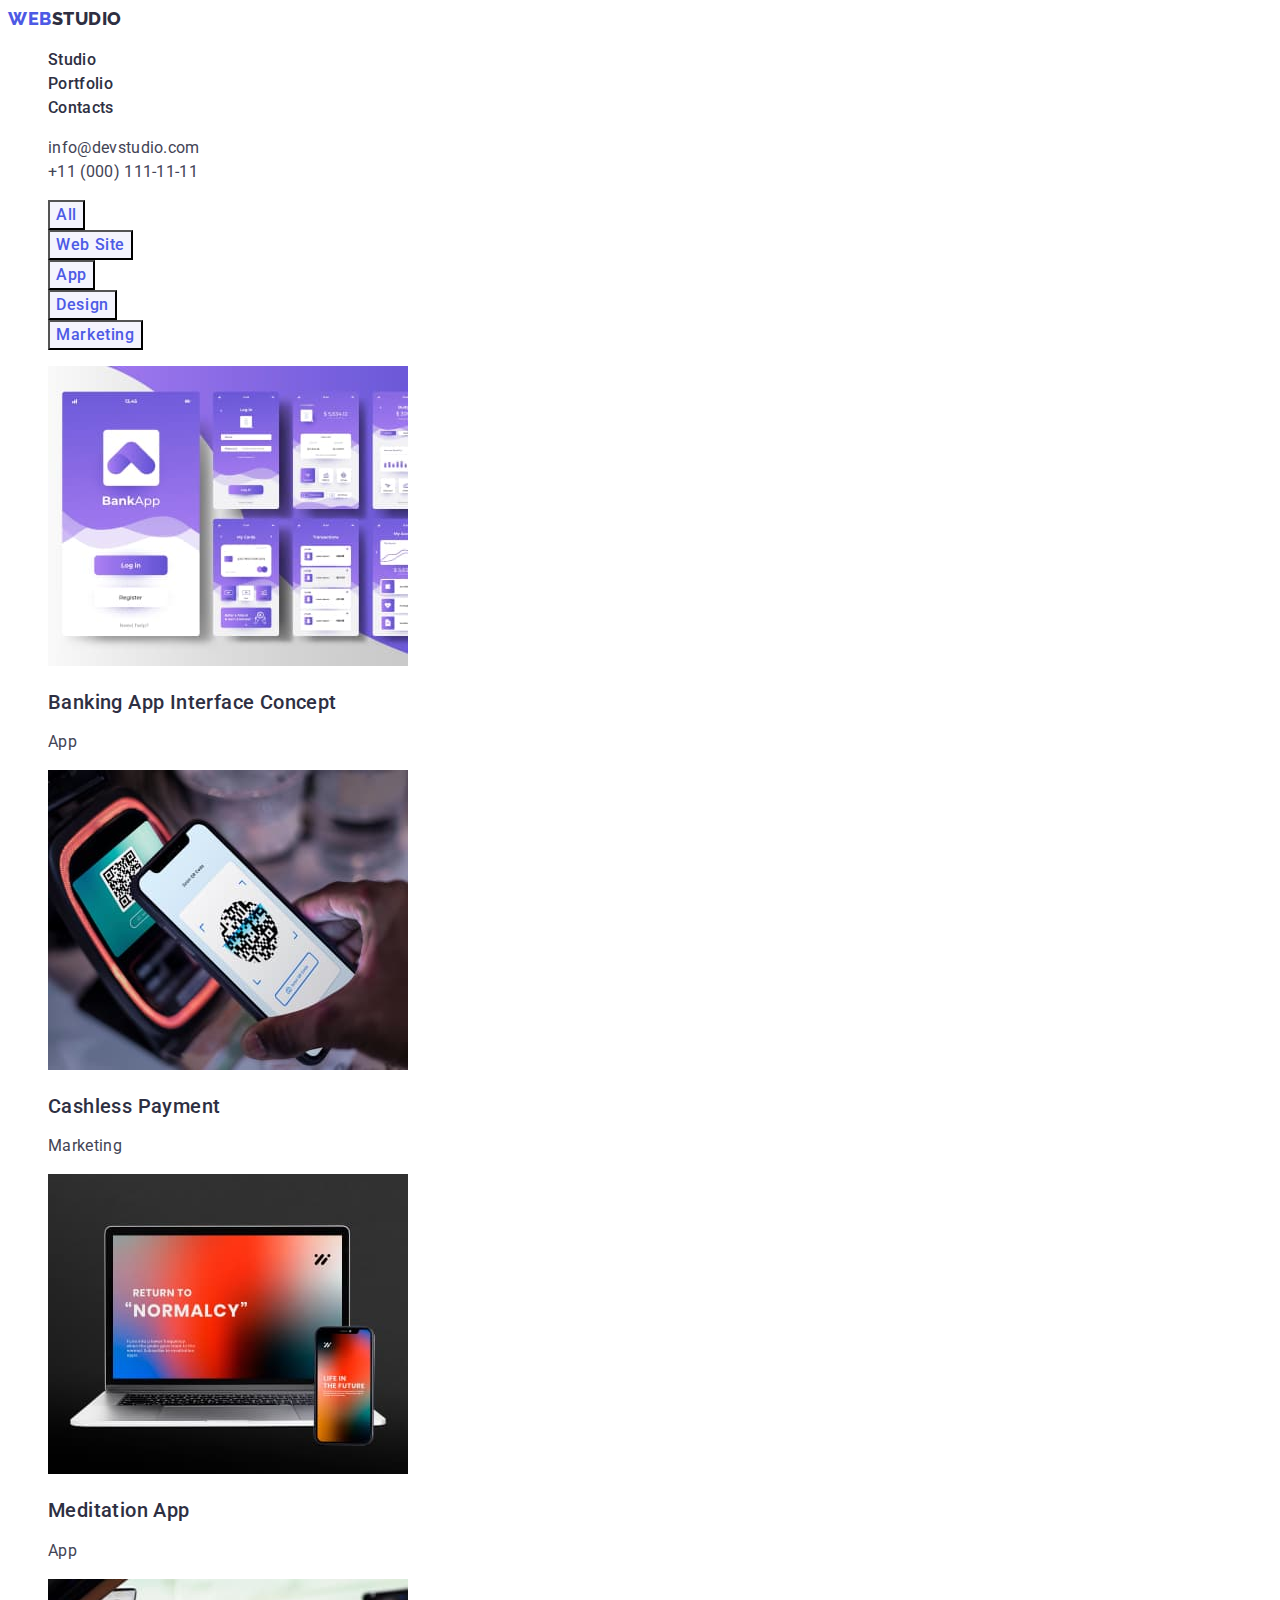
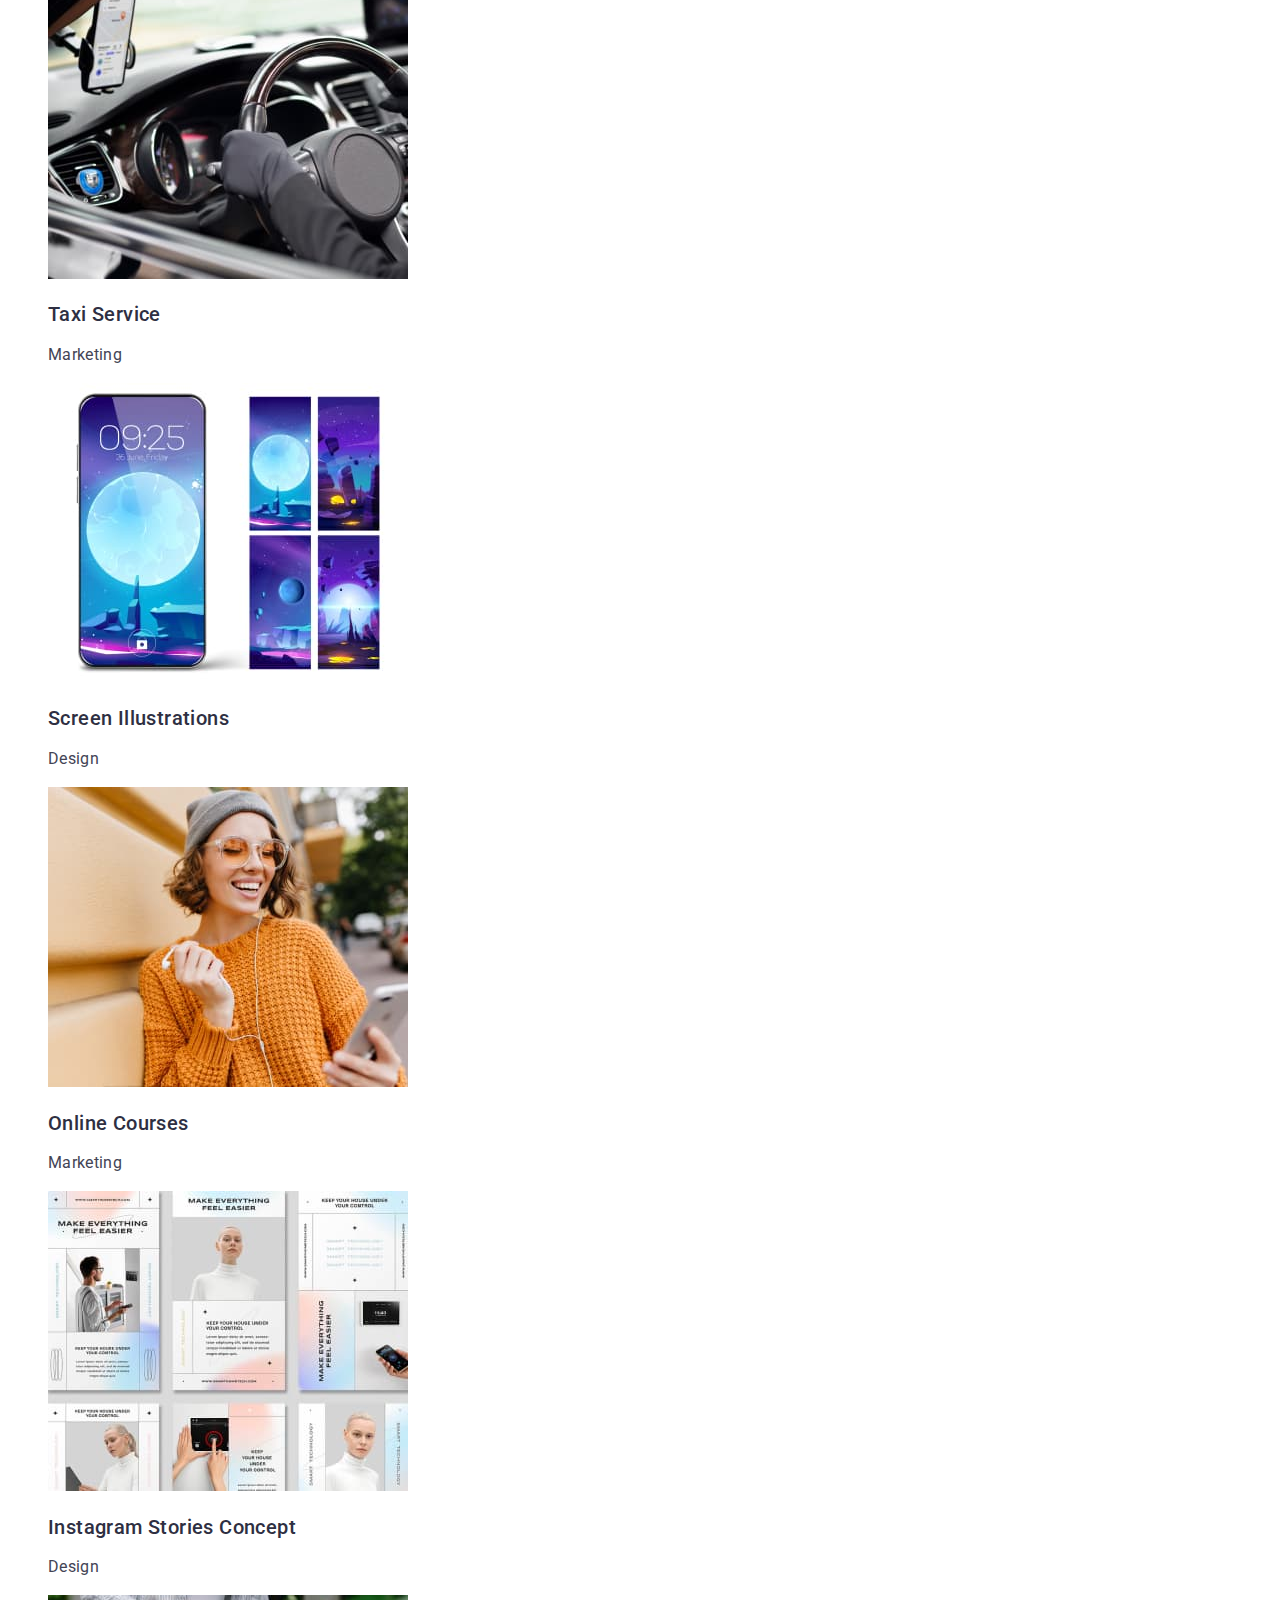
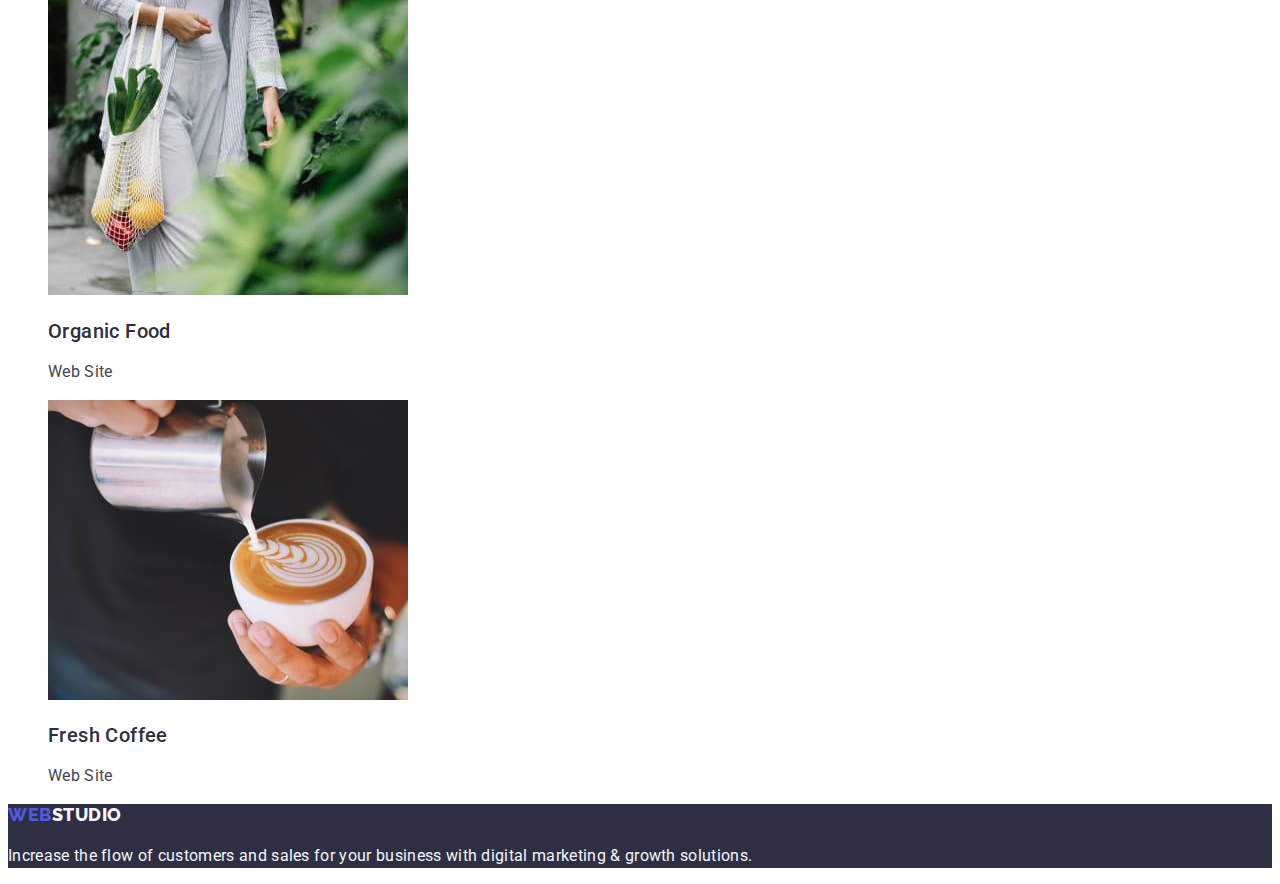
==== portfolio.html @ 42ae8396 "Initial commit" ====
<!DOCTYPE html>
<html lang="en">
<head>
    <meta charset="UTF-8">
    <meta http-equiv="X-UA-Compatible" content="IE=edge">
    <meta name="viewport" content="width=device-width, initial-scale=1.0">
    <title>Portfolio</title>

    <link rel="stylesheet" href="./css/styles.css">
    
    <!-- Fonts -->
    <link rel="preconnect" href="https://fonts.googleapis.com">
    <link rel="preconnect" href="https://fonts.gstatic.com" crossorigin>
    <link href="https://fonts.googleapis.com/css2?family=Raleway:wght@800&family=Roboto:wght@400;500;700&display=swap" rel="stylesheet">
</head>
<body>
    <header>
        <nav>
            <a class="link logo" href="./index.html">Web<span class="logo-header">Studio</span></a>

            <ul class="list">
                <li>
                    <a class="link nav-link" href="./index.html">Studio</a>
                </li>
                
                <li>
                    <a class="link nav-link" href="./portfolio.html">Portfolio</a>
                </li>
                
                <li>
                    <a class="link nav-link" href="">Contacts</a>
                </li>
            </ul>
        </nav>

        <address class="contacts">
           <ul class="list">
                <li>
                    <a class="link contacts-link" href="mailto:info@devstudio.com">info@devstudio.com</a>
                </li>

                <li>
                    <a class="link contacts-link" href="tel:+110001111111">+11 (000) 111-11-11</a>
                </li>
            </ul> 
        </address>
        
    </header>

    <main>
        <section>
            <h1 hidden>Portfolio</h1>
            <!-- Buttons -->
            <ul class="list">
                <li>
                    <button type="button" class="portfolio-btn">All</button>
                </li>

                <li>
                    <button type="button" class="portfolio-btn">Web Site</button>
                </li>

                <li>
                    <button type="button" class="portfolio-btn">App</button>
                </li>

                <li>
                    <button type="button" class="portfolio-btn">Design</button>
                </li>

                <li>
                    <button type="button" class="portfolio-btn">Marketing</button>
                </li>
            </ul>
            <!-- Portfolio list -->
            <ul class="list">
                <li>
                    <a class="link" href="">
                        <img src="./images/portfolio/portfolio-img-1.jpg" alt="banking application in purple tones" width="360" height="300">
                        <h2 class="tertiary-title">Banking App Interface Concept</h2>
                        <p class="portfolio-desc">App</p>
                    </a>
                </li>
                <li>
                    <a class="link" href="">
                        <img src="./images/portfolio/portfolio-img-2.jpg" alt="hand holds the phone and scans the QR code" width="360" height="300">
                        <h2 class="tertiary-title">Cashless Payment</h2>
                        <p class="portfolio-desc">Marketing</p>
                    </a>
                </li>
                <li>
                    <a class="link" href="">
                        <img src="./images/portfolio/portfolio-img-3.jpg" alt="laptop and mobile phone" width="360" height="300">
                        <h2 class="tertiary-title">Meditation App</h2>
                        <p class="portfolio-desc">App</p>
                    </a>
                </li>
                <li>
                    <a class="link" href="">
                        <img src="./images/portfolio/portfolio-img-4.jpg" alt="car interior in black color" width="360" height="300">
                        <h2 class="tertiary-title">Taxi Service</h2>
                        <p class="portfolio-desc">Marketing</p>
                    </a>
                </li>
                <li>
                    <a class="link" href="">
                        <img src="./images/portfolio/portfolio-img-5.jpg" alt="screensavers for mobile phones on a space theme" width="360" height="300">
                        <h2 class="tertiary-title">Screen Illustrations</h2>
                        <p class="portfolio-desc">Design</p>
                    </a>
                </li>
                <li>
                    <a class="link" href="">
                        <img src="./images/portfolio/portfolio-img-6.jpg" alt="a girl in a yellow sweater is talking on a video call on the phone" width="360" height="300">
                        <h2 class="tertiary-title">Online Courses</h2>
                        <p class="portfolio-desc">Marketing</p>
                    </a>
                </li>
                <li>
                    <a class="link" href="">
                        <img src="./images/portfolio/portfolio-img-7.jpg" alt="site layout in light pastel colors" width="360" height="300">
                        <h2 class="tertiary-title">Instagram Stories Concept</h2>
                        <p class="portfolio-desc">Design</p>
                    </a>
                </li>
                <li>
                    <a class="link" href="">
                        <img src="./images/portfolio/portfolio-img-8.jpg" alt="a woman in white clothes carries a bag of fruits" width="360" height="300">
                        <h2 class="tertiary-title">Organic Food</h2>
                        <p class="portfolio-desc">Web Site</p>
                    </a>
                </li>
                <li>
                    <a class="link" href="">
                        <img src="./images/portfolio/portfolio-img-9.jpg" alt="barista pours milk into coffee" width="360" height="300">
                        <h2 class="tertiary-title">Fresh Coffee</h2>
                        <p class="portfolio-desc">Web Site</p>
                    </a>
                </li>
            </ul>
        </section>
    </main>

    <footer class="footer">
       <a class="link logo" href="./index.html">Web<span class="logo-footer">Studio</span></a>
       <p class="footer-text">Increase the flow of customers and sales for your business with digital marketing & growth solutions.</p> 
    </footer>
</body>
</html>
---- css/styles.css ----
:root{
    --light-mode-color: #f4f4fd;
    --primary-brand-color: #4D5AE5;
    --dark-mode-color: #2E2F42;
    --main-text-color: #434455;
    --main-background-color: #fff;
    --link-hover-color: #404BBF;
    --btn-hover-color: #404BBF;
    --hero-text-color: #fff;
    --portfolio-btn-color:#f4f4fd;

}

/* ========== Base styles ========== */
body {
    font-family: Roboto, sans-serif;
    font-weight: 400;
    font-size: 16px;
    line-height: 1.5;
    letter-spacing: 0.02em;
    
    background-color: var(--main-background-color);
    color: var(--main-text-color);
}

/* ========== Components ========== */
.link {
    text-decoration: none;
}

.nav-link:hover,
.nav-link:focus,
.contacts-link:hover,
.contacts-link:focus {
    color: var(--link-hover-color);
}

.list{
    list-style: none;
}

.secondary-title{
    font-weight: 700;
    font-size: 36px;
    line-height: 1.11;
    letter-spacing: 0.02em;
    text-align: center;
    text-transform: capitalize;

    color: var(--dark-mode-color);
}

.tertiary-title{
    font-weight: 500;
    font-size: 20px;
    line-height: 1.2;
    letter-spacing: 0.02em;
    
    color: var(--dark-mode-color);
}

/* ========== Logo ========== */
.logo{
    font-family: Raleway, sans-serif;
    font-weight: 800;
    font-size: 18px;
    line-height: 1.17;
    letter-spacing: 0.03em;
    text-transform: uppercase;

    color: var(--primary-brand-color);
}

.logo-header{
    color: var(--dark-mode-color);
}

.logo-footer{
    color: var(--light-mode-color);
}

/* ========== Header ========== */
.nav-link {
    font-weight: 500;
    color: var(--dark-mode-color);
}

.contacts{
    font-style: normal;
}

.contacts-link {
    color: inherit;
}

/* ========== Hero section ========== */
.hero-section{
    background-color: var(--dark-mode-color);
}
.hero-title{
    font-weight: 700;
    font-size: 56px;
    line-height: 1.07;
    letter-spacing: 0.02em;
    text-align: center;
    color: var(--hero-text-color);
}

.order-btn{
background-color: var(--primary-brand-color);
font-family: inherit;
font-weight: 500;
font-size: 16px;
line-height: 1.5;
align-items: center;
letter-spacing: 0.04em;

color: var(--hero-text-color);

cursor: pointer;
}

.order-btn:hover,
.order-btn:focus{
background-color: var(--btn-hover-color);
}

/* ========== Our preferences ========== */
.prefernces-desc{
    font-family: inherit;
}
/* ========== Employees ========== */
.employees-section{
    background-color: var(--light-mode-color);
}

.team-card{
    background-color: var(--main-background-color);
}

.employee-name{
    text-align: center;
}

.employee-position{
    font-size: 16px;
}
/* ========== Footer ========== */
.footer{
    background-color: var(--dark-mode-color);
}

.footer-text{
    color: var(--light-mode-color);
}

/* ========== Portfolio page ========== */
/* ==========                ========== */

.portfolio-btn{
    background-color: var(--portfolio-btn-color);
    color: var(--primary-brand-color);

    font-family: inherit;
    font-weight: 500;
    font-size: 16px;
    line-height: 1.5;
    letter-spacing: 0.04em;
    cursor: pointer;
}

.portfolio-btn:hover,
.portfolio-btn:focus{
    background-color: var(--btn-hover-color);
    color: #fff;
}

.portfolio-desc{
    color: var(--main-text-color);
}
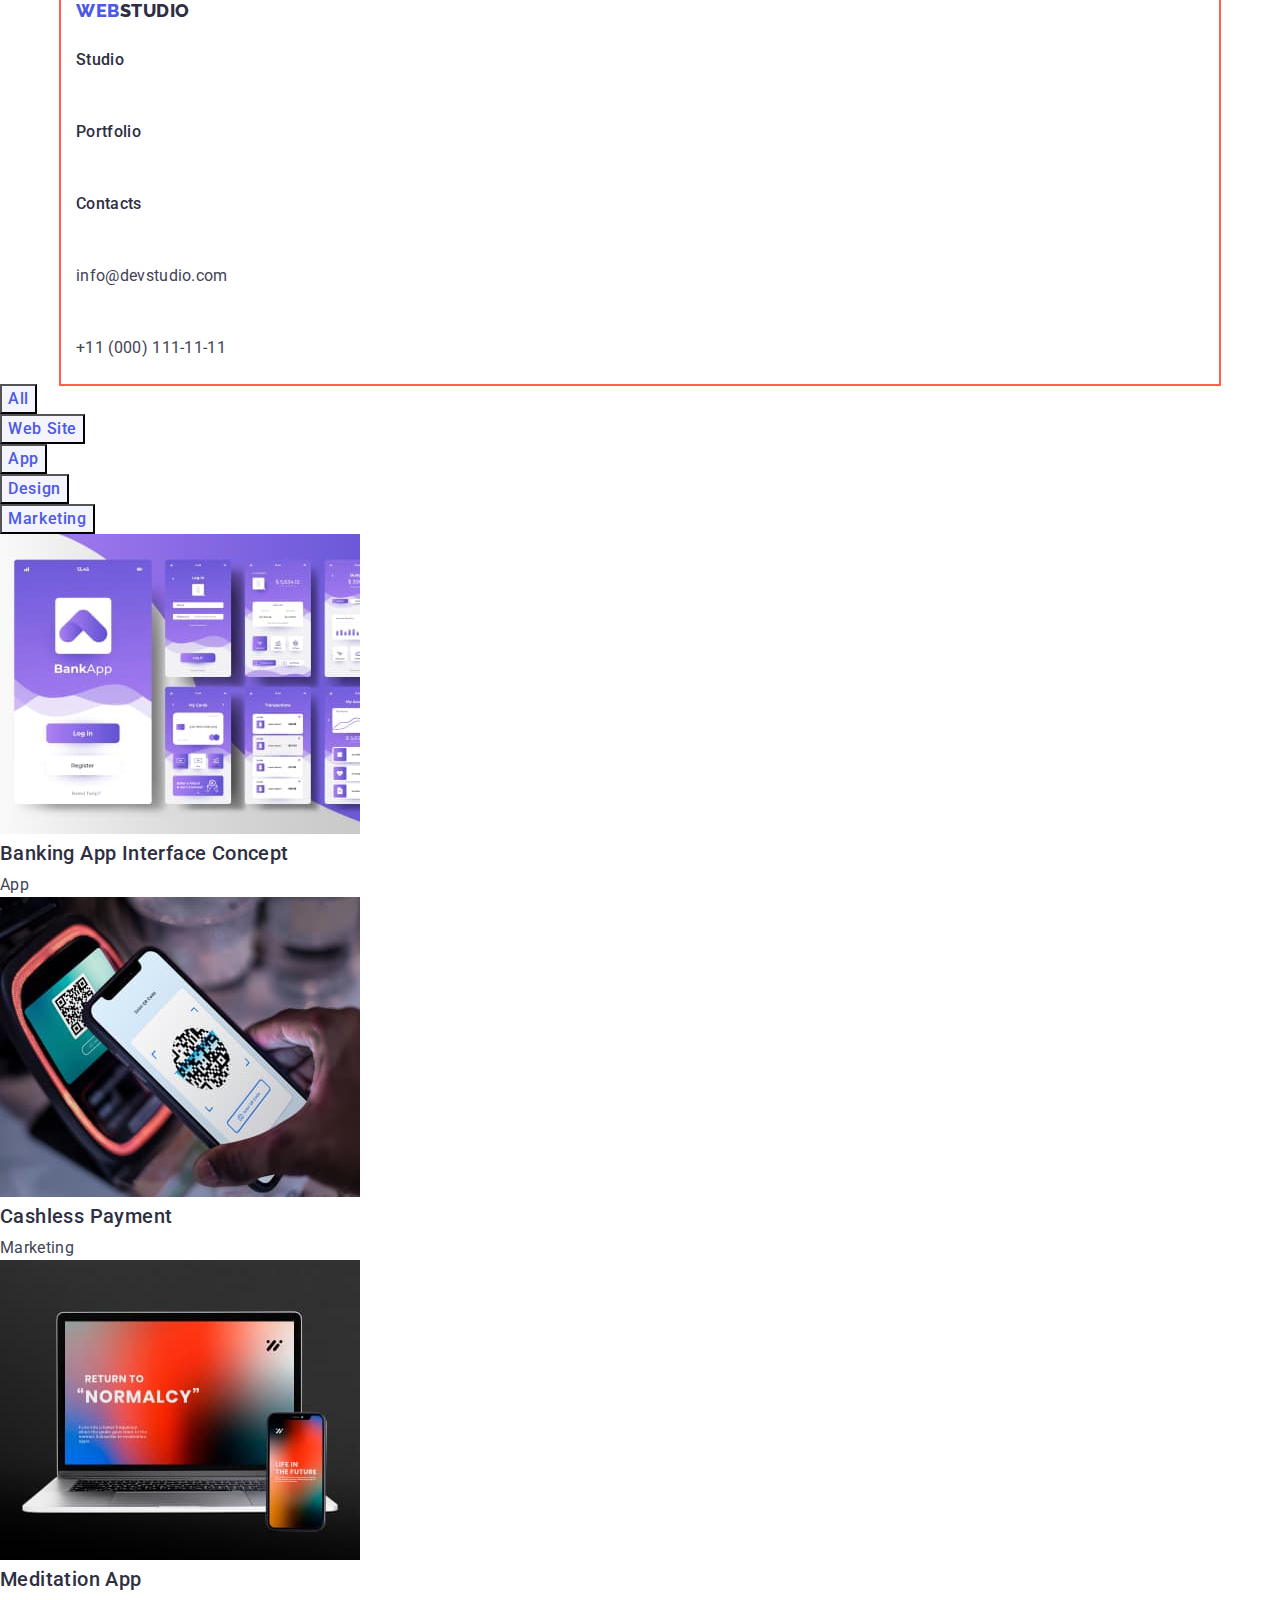
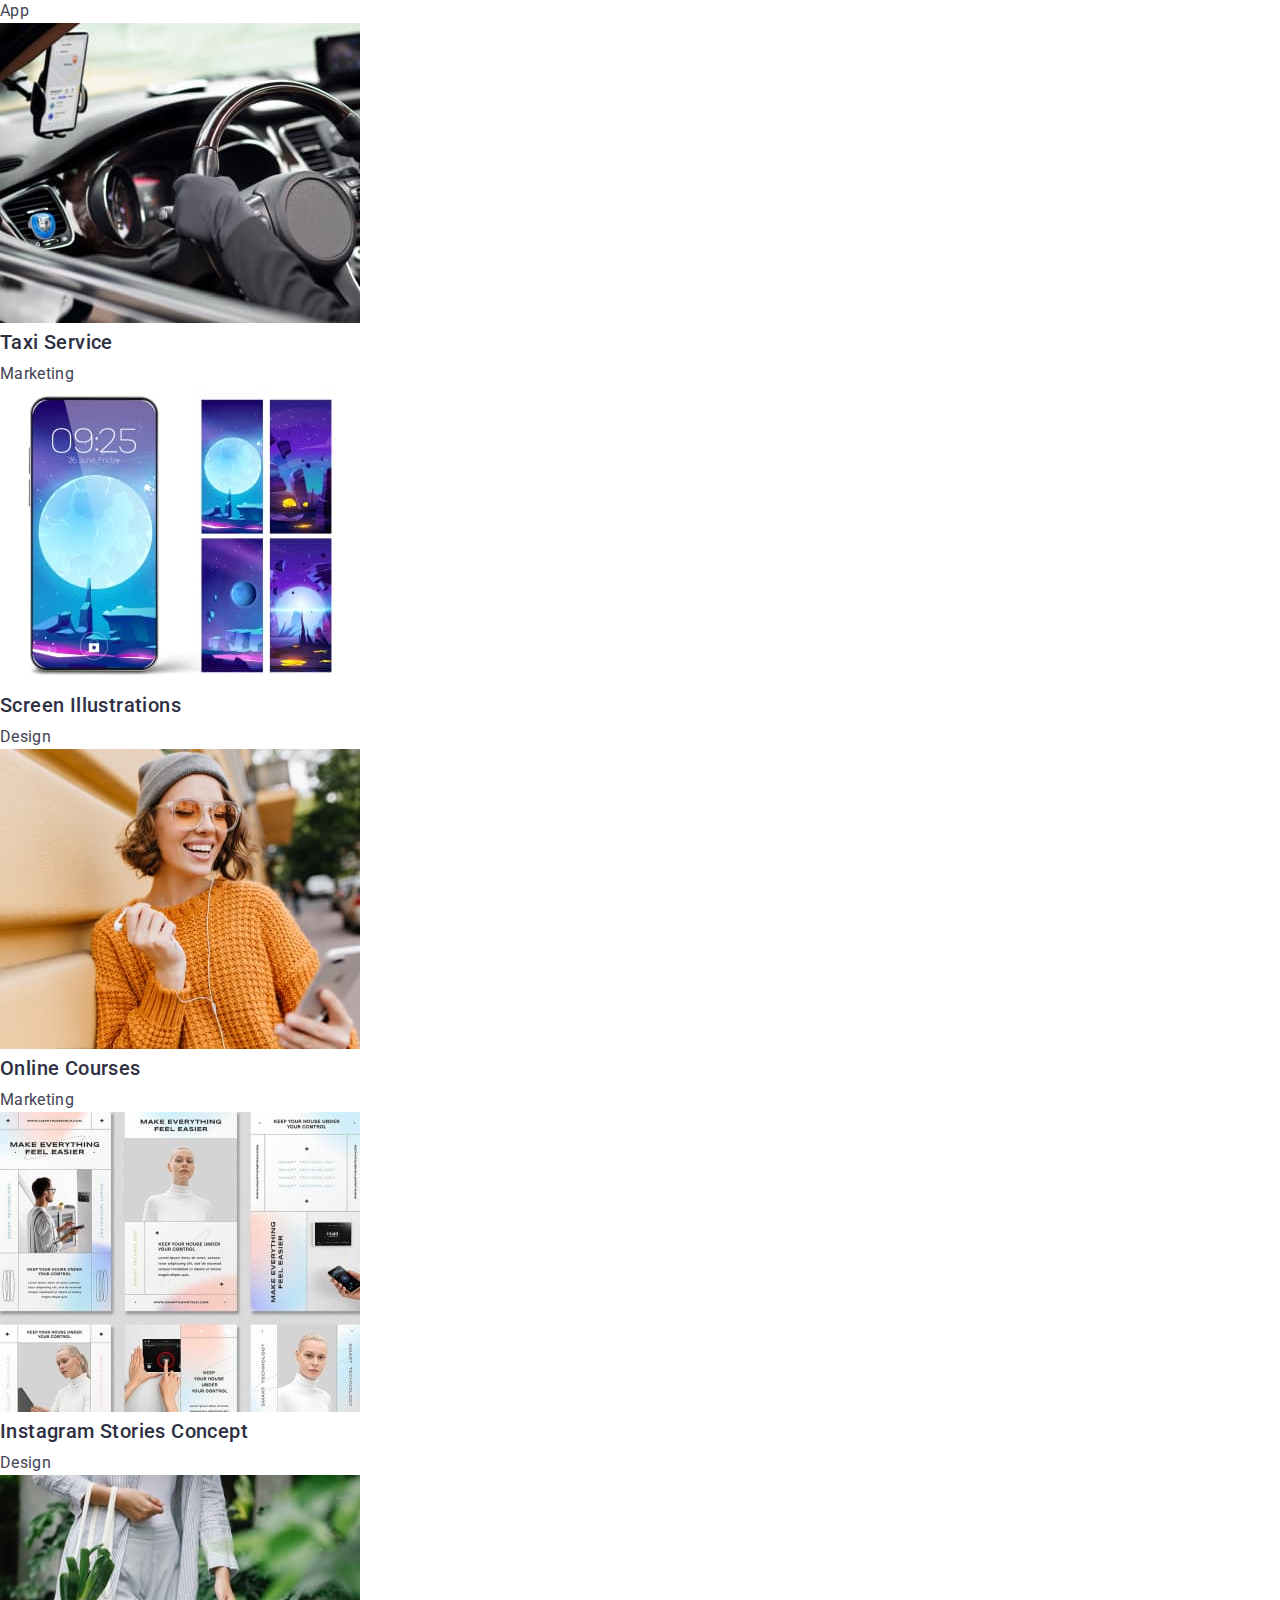
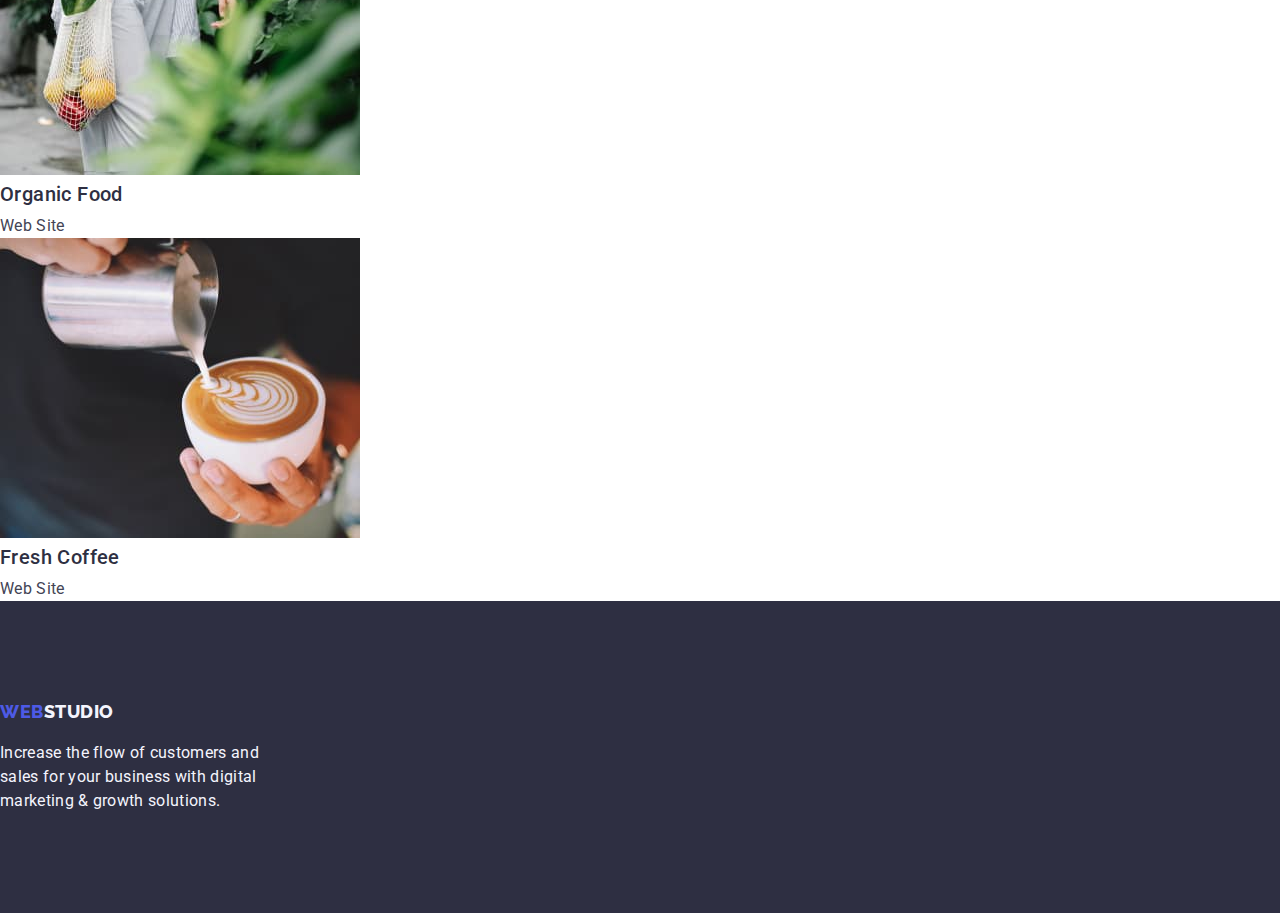
==== commit 4b3eae6a: "Adds geometry styles for main page" ====
--- a/portfolio.html
+++ b/portfolio.html
@@ -5,44 +5,47 @@
     <meta http-equiv="X-UA-Compatible" content="IE=edge">
     <meta name="viewport" content="width=device-width, initial-scale=1.0">
     <title>Portfolio</title>
-
-    <link rel="stylesheet" href="./css/styles.css">
     
     <!-- Fonts -->
     <link rel="preconnect" href="https://fonts.googleapis.com">
     <link rel="preconnect" href="https://fonts.gstatic.com" crossorigin>
     <link href="https://fonts.googleapis.com/css2?family=Raleway:wght@800&family=Roboto:wght@400;500;700&display=swap" rel="stylesheet">
+
+    <!-- Modern normalize -->
+    <link rel="stylesheet" href="https://cdn.jsdelivr.net/npm/modern-normalize@1.1.0/modern-normalize.min.css">
+    
+    <!-- Custom styles -->
+    <link rel="stylesheet" href="./css/styles.css">
 </head>
 <body>
     <header>
-        <nav>
-            <a class="link logo" href="./index.html">Web<span class="logo-header">Studio</span></a>
-
-            <ul class="list">
-                <li>
-                    <a class="link nav-link" href="./index.html">Studio</a>
-                </li>
-                
-                <li>
-                    <a class="link nav-link" href="./portfolio.html">Portfolio</a>
-                </li>
-                
-                <li>
-                    <a class="link nav-link" href="">Contacts</a>
-                </li>
-            </ul>
-        </nav>
-
-        <address class="contacts">
-           <ul class="list">
-                <li>
-                    <a class="link contacts-link" href="mailto:info@devstudio.com">info@devstudio.com</a>
-                </li>
-
-                <li>
-                    <a class="link contacts-link" href="tel:+110001111111">+11 (000) 111-11-11</a>
-                </li>
-            </ul> 
+        <div class="container">
+            <nav>
+                <a class="link logo" href="./index.html">Web<span class="logo-header">Studio</span></a>
+                <ul class="list">
+                    <li>
+                        <a class="link nav-link" href="./index.html">Studio</a>
+                    </li>
+            
+                    <li>
+                        <a class="link nav-link" href="./portfolio.html">Portfolio</a>
+                    </li>
+            
+                    <li>
+                        <a class="link nav-link" href="">Contacts</a>
+                    </li>
+                </ul>
+            </nav>
+            <address class="contacts">
+               <ul class="list">
+                    <li>
+                        <a class="link contacts-link" href="mailto:info@devstudio.com">info@devstudio.com</a>
+                    </li>
+                    <li>
+                        <a class="link contacts-link" href="tel:+110001111111">+11 (000) 111-11-11</a>
+                    </li>
+                </ul>
+        </div>
         </address>
         
     </header>
--- a/css/styles.css
+++ b/css/styles.css
@@ -9,6 +9,7 @@
     --hero-text-color: #fff;
     --portfolio-btn-color:#f4f4fd;
 
+    --grid-gap: 24px;
 }
 
 /* ========== Base styles ========== */
@@ -23,7 +24,32 @@
     color: var(--main-text-color);
 }
 
+h1,
+h2,
+h3,
+h4,
+h5,
+h6,
+p {
+margin: 0;
+}
+
+
 /* ========== Components ========== */
+.container {
+outline: 2px solid tomato;
+
+width: 1158px;
+margin-left: auto;
+margin-right: auto;
+padding-left: 15px;
+padding-right: 15px;
+}
+
+.section {
+    padding: 120px 0;
+}
+
 .link {
     text-decoration: none;
 }
@@ -37,6 +63,8 @@
 
 .list{
     list-style: none;
+    margin: 0;
+    padding-left: 0;
 }
 
 .secondary-title{
@@ -48,6 +76,8 @@
     text-transform: capitalize;
 
     color: var(--dark-mode-color);
+
+    margin-bottom: 72px;
 }
 
 .tertiary-title{
@@ -57,6 +87,8 @@
     letter-spacing: 0.02em;
     
     color: var(--dark-mode-color);
+
+    margin-bottom: 8px;
 }
 
 /* ========== Logo ========== */
@@ -80,16 +112,44 @@
 }
 
 /* ========== Header ========== */
+.header-container {
+    display: flex;
+    align-items: center;
+    border-bottom: 1px solid #E7E9FC;
+}
+
+.nav-container {
+    display: flex;
+    align-items: center;
+}
+
+.nav-list {
+    display: flex;
+    margin-left: 76px;
+    gap: 40px;
+}
+
 .nav-link {
+    display: block;
+    padding: 24px 0;
     font-weight: 500;
     color: var(--dark-mode-color);
 }
 
 .contacts{
     font-style: normal;
+    margin-left: auto;
+}
+
+.contacts-list {
+    display: flex;
+    gap: 40px;
 }
 
 .contacts-link {
+    display: block;
+    padding: 24px 0;
+
     color: inherit;
 }
 
@@ -97,6 +157,11 @@
 .hero-section{
     background-color: var(--dark-mode-color);
 }
+
+.hero-container {
+    padding: 188px 0;
+}
+
 .hero-title{
     font-weight: 700;
     font-size: 56px;
@@ -104,6 +169,8 @@
     letter-spacing: 0.02em;
     text-align: center;
     color: var(--hero-text-color);
+    max-width: 496px;
+    margin: 0 auto;
 }
 
 .order-btn{
@@ -118,6 +185,14 @@
 color: var(--hero-text-color);
 
 cursor: pointer;
+
+display: block;
+min-width: 169px;
+min-height: 56px;
+box-shadow: 0px 4px 4px rgba(0, 0, 0, 0.15);
+border-radius: 4px;
+padding: 16px 32px;
+margin: 48px auto 0 auto;
 }
 
 .order-btn:hover,
@@ -126,16 +201,59 @@
 }
 
 /* ========== Our preferences ========== */
+.preferences-section {
+    padding-top: 120px;
+}
+
+.preferences-list-container{
+    display: flex;
+    gap: 24px;
+}
+
+.preferences-item-container {
+    width: calc((100% - var(var(--grid-gap)) * 3) / 4);
+}
+
 .prefernces-desc{
     font-family: inherit;
 }
+
+/* ========== Specialization ========== */
+.specialization-section {
+    padding-bottom: 120px;
+}
+
+.specialization-list-container {
+display: flex;
+gap: var(--grid-gap);
+}
+
+.spec-item-container {
+    width: calc((100% - var(--grid-gap) * 2) / 3);
+}
+
+.spec-img {
+    display: block;
+}
+
 /* ========== Employees ========== */
 .employees-section{
     background-color: var(--light-mode-color);
 }
 
+.employees-list {
+    display: flex;
+    gap: var(--grid-gap);
+}
+
 .team-card{
     background-color: var(--main-background-color);
+    box-shadow: 0px 1px 6px rgba(46, 47, 66, 0.08), 0px 1px 1px rgba(46, 47, 66, 0.16), 0px 2px 1px rgba(46, 47, 66, 0.08);
+    border-radius: 0px 0px 4px 4px;
+}
+
+.team-card-thumb {
+    padding: 32px 0;
 }
 
 .employee-name{
@@ -144,14 +262,18 @@
 
 .employee-position{
     font-size: 16px;
+    text-align: center;
 }
 /* ========== Footer ========== */
 .footer{
     background-color: var(--dark-mode-color);
+    padding: 100px 0;
 }
 
 .footer-text{
     color: var(--light-mode-color);
+    max-width: 264px;
+    margin-top: 16px;
 }
 
 /* ========== Portfolio page ========== */
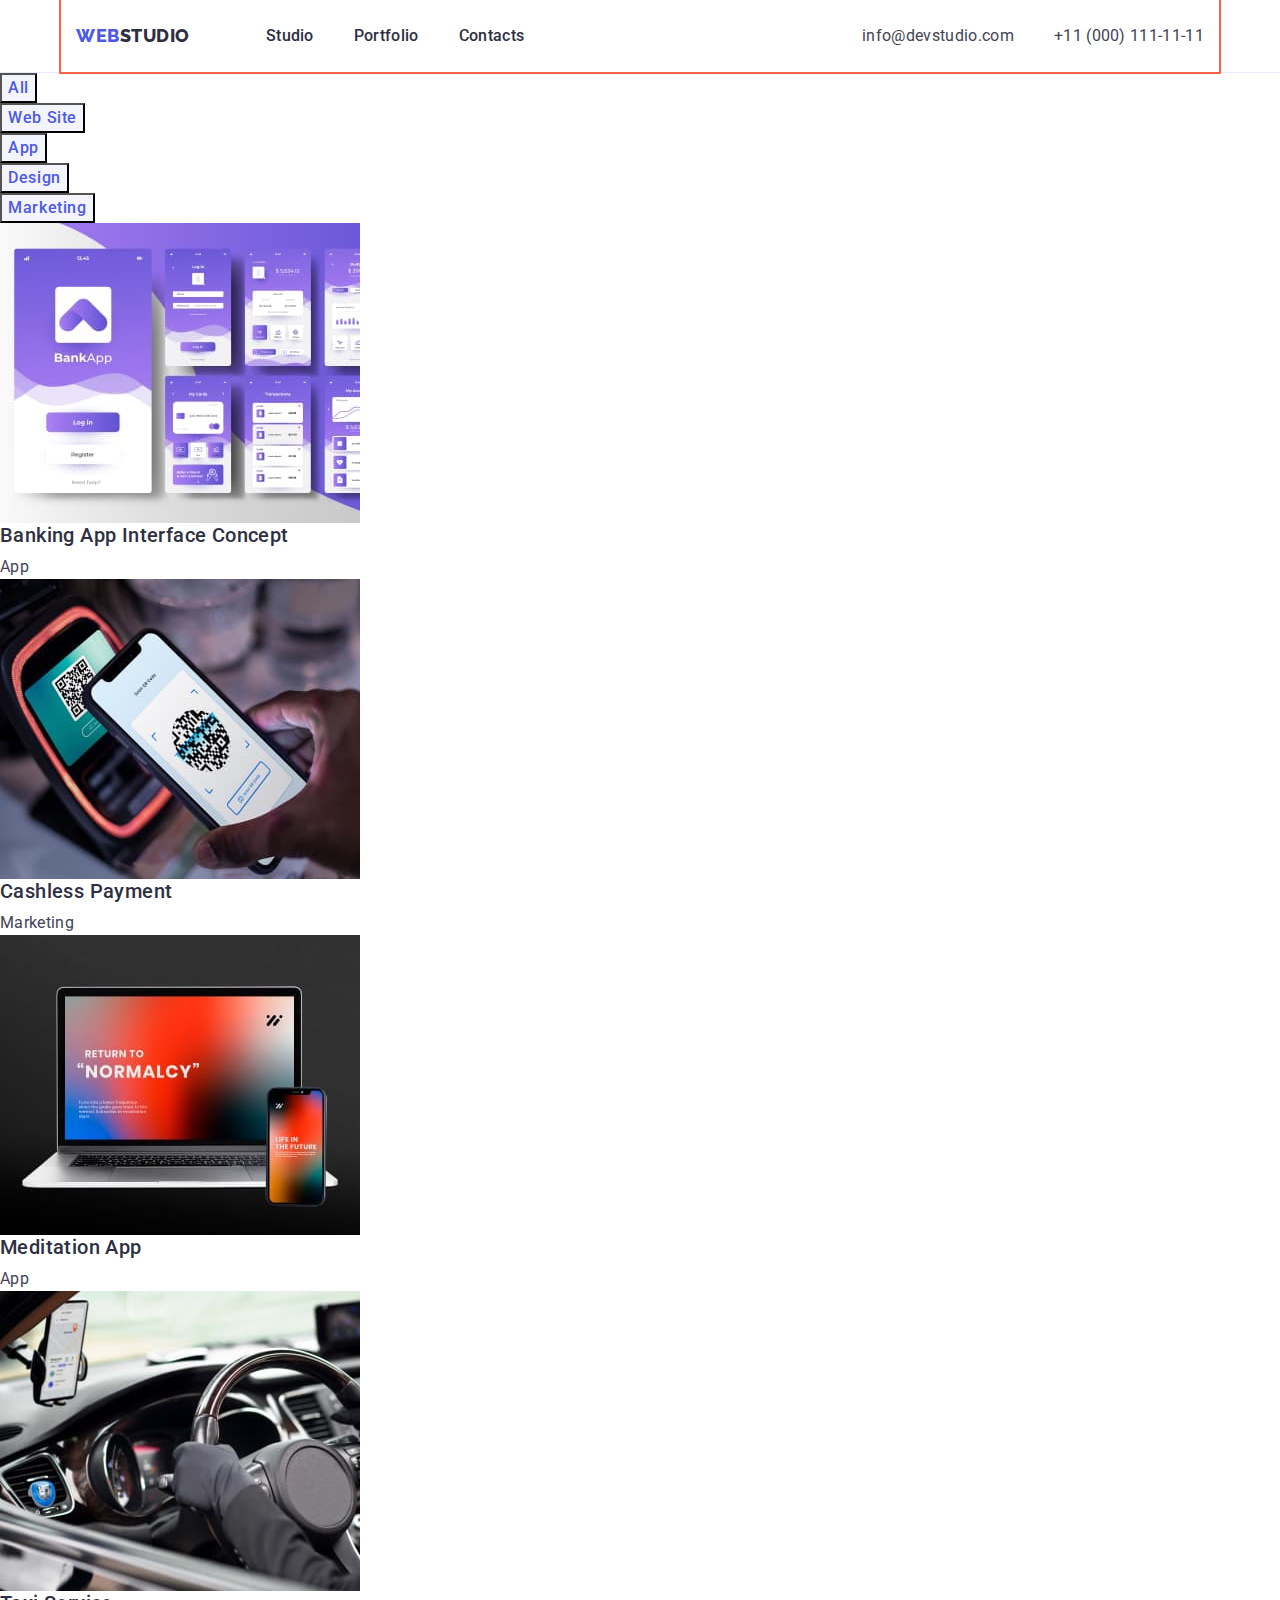
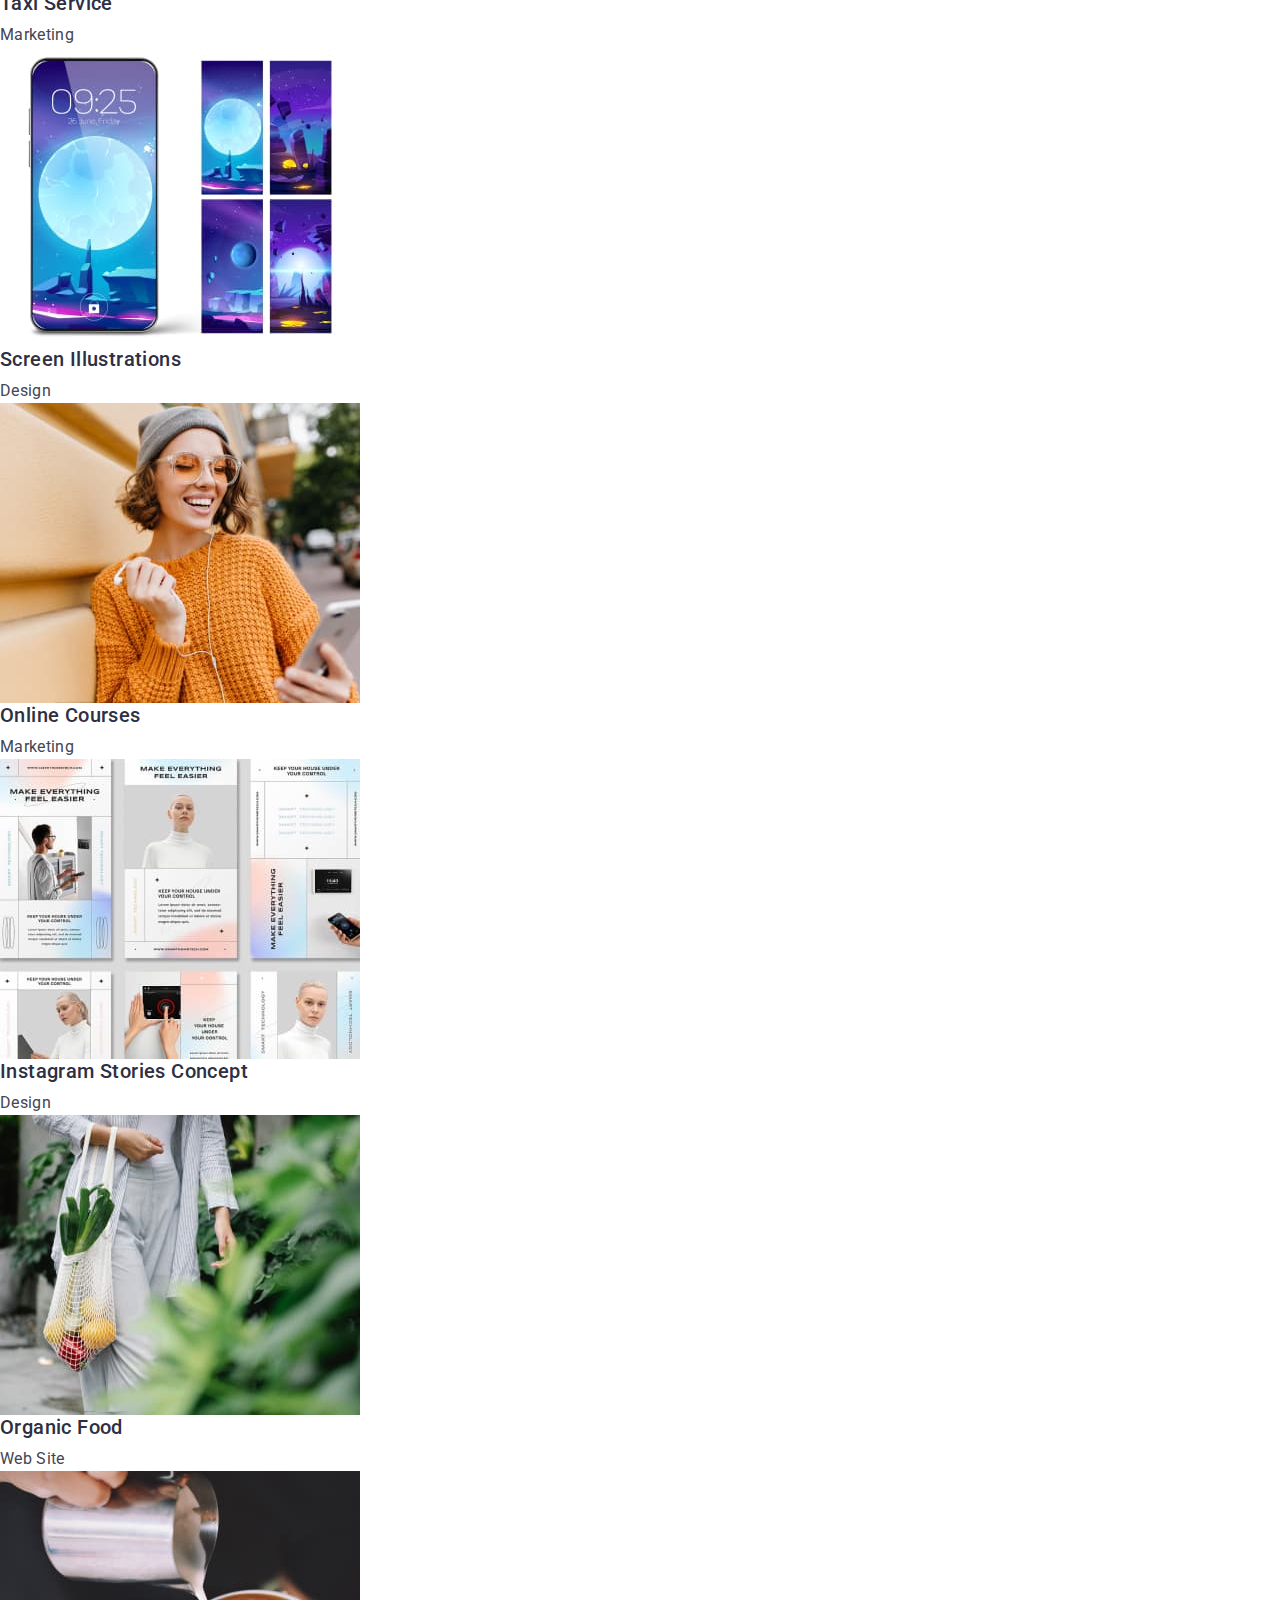
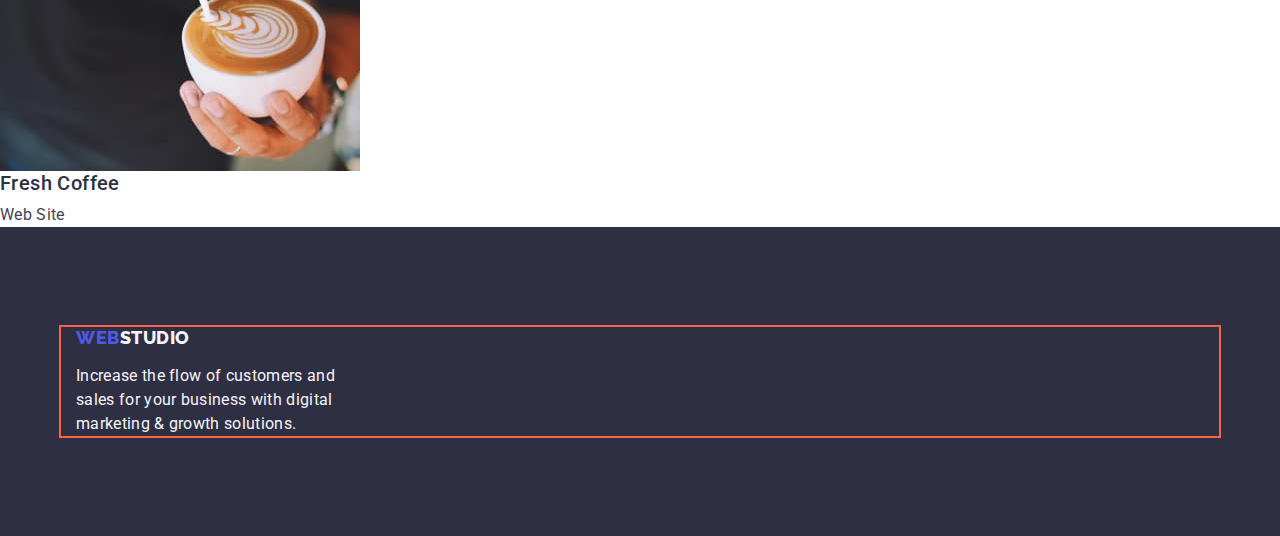
==== commit 255d29cf: "Adds some styles on portfolio" ====
--- a/portfolio.html
+++ b/portfolio.html
@@ -4,25 +4,22 @@
     <meta charset="UTF-8">
     <meta http-equiv="X-UA-Compatible" content="IE=edge">
     <meta name="viewport" content="width=device-width, initial-scale=1.0">
-    <title>Portfolio</title>
-    
+    <title>Web Studio</title>
+
     <!-- Fonts -->
     <link rel="preconnect" href="https://fonts.googleapis.com">
     <link rel="preconnect" href="https://fonts.gstatic.com" crossorigin>
     <link href="https://fonts.googleapis.com/css2?family=Raleway:wght@800&family=Roboto:wght@400;500;700&display=swap" rel="stylesheet">
 
-    <!-- Modern normalize -->
     <link rel="stylesheet" href="https://cdn.jsdelivr.net/npm/modern-normalize@1.1.0/modern-normalize.min.css">
-    
-    <!-- Custom styles -->
     <link rel="stylesheet" href="./css/styles.css">
 </head>
 <body>
-    <header>
-        <div class="container">
-            <nav>
-                <a class="link logo" href="./index.html">Web<span class="logo-header">Studio</span></a>
-                <ul class="list">
+    <header class="header-section">
+        <div class=" header-container container">
+            <nav class="nav-container">
+                <a class="header-logo link logo" href="./index.html">Web<span class="logo-header">Studio</span></a>
+                <ul class="nav-list list">
                     <li>
                         <a class="link nav-link" href="./index.html">Studio</a>
                     </li>
@@ -37,7 +34,7 @@
                 </ul>
             </nav>
             <address class="contacts">
-               <ul class="list">
+               <ul class="contacts-list list">
                     <li>
                         <a class="link contacts-link" href="mailto:info@devstudio.com">info@devstudio.com</a>
                     </li>
@@ -45,9 +42,8 @@
                         <a class="link contacts-link" href="tel:+110001111111">+11 (000) 111-11-11</a>
                     </li>
                 </ul>
+            </address>
         </div>
-        </address>
-        
     </header>
 
     <main>
@@ -145,8 +141,10 @@
     </main>
 
     <footer class="footer">
-       <a class="link logo" href="./index.html">Web<span class="logo-footer">Studio</span></a>
-       <p class="footer-text">Increase the flow of customers and sales for your business with digital marketing & growth solutions.</p> 
+       <div class="container">
+           <a class="footer-logo link logo" href="./index.html">Web<span class="logo-footer">Studio</span></a>
+           <p class="footer-text">Increase the flow of customers and sales for your business with digital marketing & growth solutions.</p>
+       </div>
     </footer>
 </body>
 </html>--- a/css/styles.css
+++ b/css/styles.css
@@ -34,6 +34,10 @@
 margin: 0;
 }
 
+img {
+    display: block;
+}
+
 
 /* ========== Components ========== */
 .container {
@@ -112,10 +116,13 @@
 }
 
 /* ========== Header ========== */
+.header-section {
+    border-bottom: 1px solid #E7E9FC;
+}
+
 .header-container {
     display: flex;
     align-items: center;
-    border-bottom: 1px solid #E7E9FC;
 }
 
 .nav-container {
@@ -123,9 +130,12 @@
     align-items: center;
 }
 
+.header-logo {
+    margin-right: 76px;
+}
+
 .nav-list {
     display: flex;
-    margin-left: 76px;
     gap: 40px;
 }
 
@@ -158,7 +168,7 @@
     background-color: var(--dark-mode-color);
 }
 
-.hero-container {
+.hero-section {
     padding: 188px 0;
 }
 
@@ -188,8 +198,9 @@
 
 display: block;
 min-width: 169px;
-min-height: 56px;
+height: 56px;
 box-shadow: 0px 4px 4px rgba(0, 0, 0, 0.15);
+border: none;
 border-radius: 4px;
 padding: 16px 32px;
 margin: 48px auto 0 auto;
@@ -202,7 +213,7 @@
 
 /* ========== Our preferences ========== */
 .preferences-section {
-    padding-top: 120px;
+    padding: 120px 0;
 }
 
 .preferences-list-container{
@@ -211,7 +222,7 @@
 }
 
 .preferences-item-container {
-    width: calc((100% - var(var(--grid-gap)) * 3) / 4);
+    width: calc((100% - var(--grid-gap) * 3) / 4);
 }
 
 .prefernces-desc{
@@ -220,7 +231,7 @@
 
 /* ========== Specialization ========== */
 .specialization-section {
-    padding-bottom: 120px;
+    padding-bottom: 120px 0;
 }
 
 .specialization-list-container {
@@ -232,9 +243,6 @@
     width: calc((100% - var(--grid-gap) * 2) / 3);
 }
 
-.spec-img {
-    display: block;
-}
 
 /* ========== Employees ========== */
 .employees-section{
@@ -249,11 +257,11 @@
 .team-card{
     background-color: var(--main-background-color);
     box-shadow: 0px 1px 6px rgba(46, 47, 66, 0.08), 0px 1px 1px rgba(46, 47, 66, 0.16), 0px 2px 1px rgba(46, 47, 66, 0.08);
+}
+
+.team-card-thumb {
+    padding: 32px 16px;
     border-radius: 0px 0px 4px 4px;
-}
-
-.team-card-thumb {
-    padding: 32px 0;
 }
 
 .employee-name{
@@ -270,10 +278,14 @@
     padding: 100px 0;
 }
 
+.footer-logo {
+    display: inline-block;
+    margin-bottom: 16px;
+}
+
 .footer-text{
     color: var(--light-mode-color);
     max-width: 264px;
-    margin-top: 16px;
 }
 
 /* ========== Portfolio page ========== */
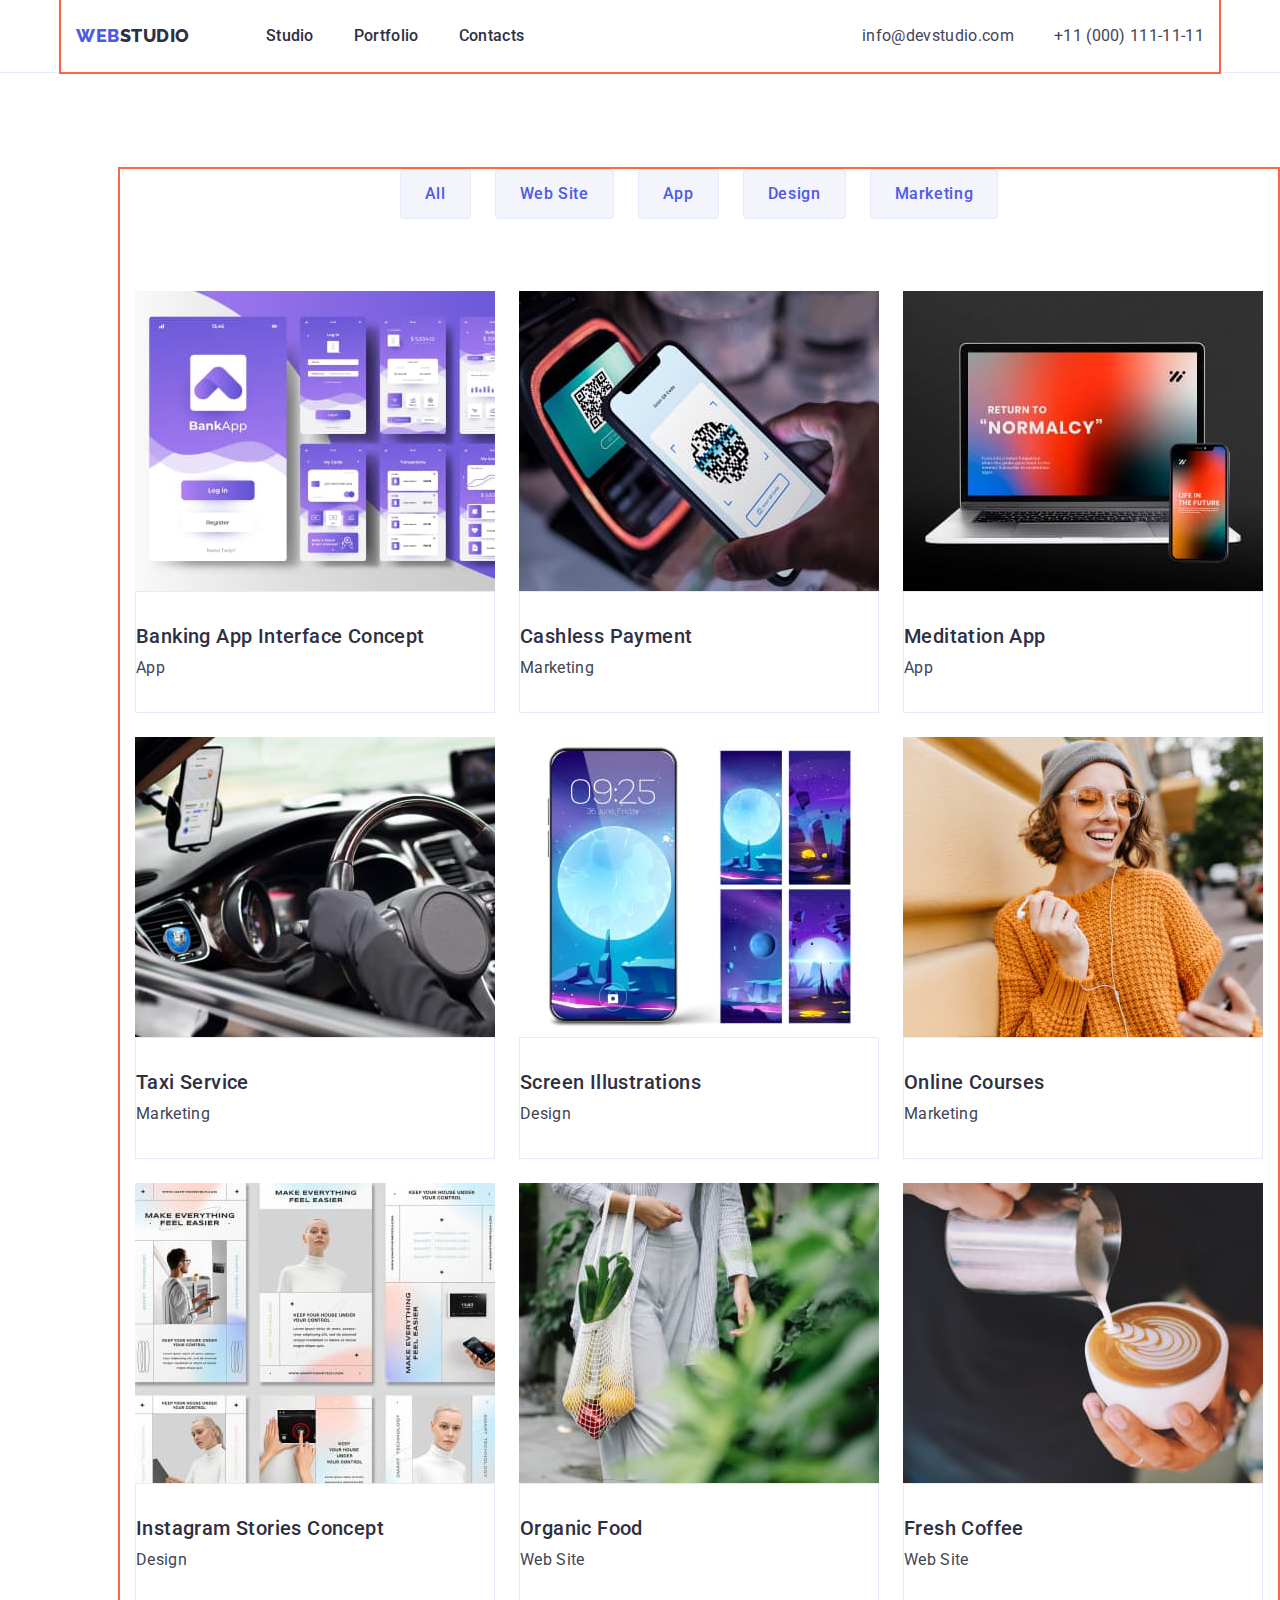
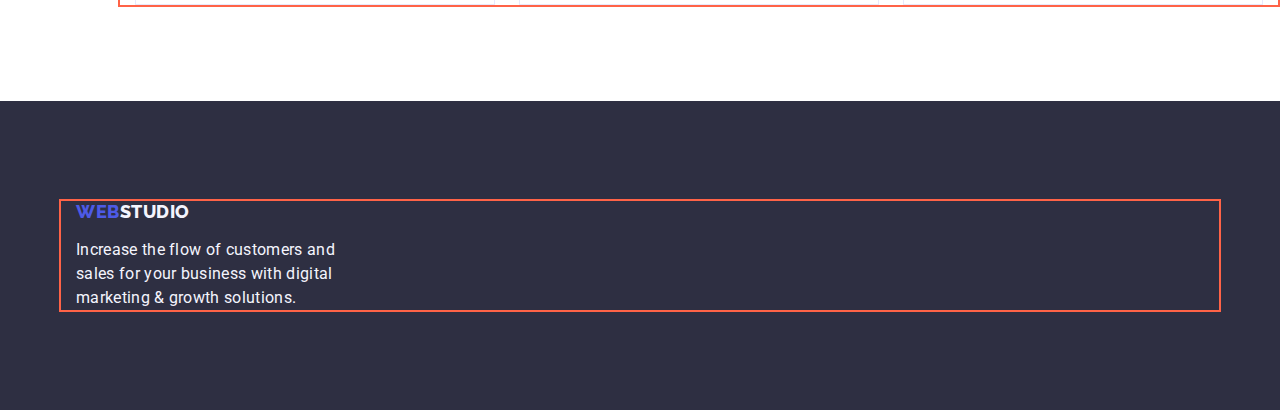
==== commit e9cd95b4: "Adds styles for portfolio" ====
--- a/portfolio.html
+++ b/portfolio.html
@@ -47,96 +47,112 @@
     </header>
 
     <main>
-        <section>
-            <h1 hidden>Portfolio</h1>
-            <!-- Buttons -->
-            <ul class="list">
-                <li>
-                    <button type="button" class="portfolio-btn">All</button>
-                </li>
-
-                <li>
-                    <button type="button" class="portfolio-btn">Web Site</button>
-                </li>
-
-                <li>
-                    <button type="button" class="portfolio-btn">App</button>
-                </li>
-
-                <li>
-                    <button type="button" class="portfolio-btn">Design</button>
-                </li>
-
-                <li>
-                    <button type="button" class="portfolio-btn">Marketing</button>
-                </li>
-            </ul>
-            <!-- Portfolio list -->
-            <ul class="list">
-                <li>
-                    <a class="link" href="">
-                        <img src="./images/portfolio/portfolio-img-1.jpg" alt="banking application in purple tones" width="360" height="300">
-                        <h2 class="tertiary-title">Banking App Interface Concept</h2>
-                        <p class="portfolio-desc">App</p>
-                    </a>
-                </li>
-                <li>
-                    <a class="link" href="">
-                        <img src="./images/portfolio/portfolio-img-2.jpg" alt="hand holds the phone and scans the QR code" width="360" height="300">
-                        <h2 class="tertiary-title">Cashless Payment</h2>
-                        <p class="portfolio-desc">Marketing</p>
-                    </a>
-                </li>
-                <li>
-                    <a class="link" href="">
-                        <img src="./images/portfolio/portfolio-img-3.jpg" alt="laptop and mobile phone" width="360" height="300">
-                        <h2 class="tertiary-title">Meditation App</h2>
-                        <p class="portfolio-desc">App</p>
-                    </a>
-                </li>
-                <li>
-                    <a class="link" href="">
-                        <img src="./images/portfolio/portfolio-img-4.jpg" alt="car interior in black color" width="360" height="300">
-                        <h2 class="tertiary-title">Taxi Service</h2>
-                        <p class="portfolio-desc">Marketing</p>
-                    </a>
-                </li>
-                <li>
-                    <a class="link" href="">
-                        <img src="./images/portfolio/portfolio-img-5.jpg" alt="screensavers for mobile phones on a space theme" width="360" height="300">
-                        <h2 class="tertiary-title">Screen Illustrations</h2>
-                        <p class="portfolio-desc">Design</p>
-                    </a>
-                </li>
-                <li>
-                    <a class="link" href="">
-                        <img src="./images/portfolio/portfolio-img-6.jpg" alt="a girl in a yellow sweater is talking on a video call on the phone" width="360" height="300">
-                        <h2 class="tertiary-title">Online Courses</h2>
-                        <p class="portfolio-desc">Marketing</p>
-                    </a>
-                </li>
-                <li>
-                    <a class="link" href="">
-                        <img src="./images/portfolio/portfolio-img-7.jpg" alt="site layout in light pastel colors" width="360" height="300">
-                        <h2 class="tertiary-title">Instagram Stories Concept</h2>
-                        <p class="portfolio-desc">Design</p>
-                    </a>
-                </li>
-                <li>
-                    <a class="link" href="">
-                        <img src="./images/portfolio/portfolio-img-8.jpg" alt="a woman in white clothes carries a bag of fruits" width="360" height="300">
-                        <h2 class="tertiary-title">Organic Food</h2>
-                        <p class="portfolio-desc">Web Site</p>
-                    </a>
-                </li>
-                <li>
-                    <a class="link" href="">
-                        <img src="./images/portfolio/portfolio-img-9.jpg" alt="barista pours milk into coffee" width="360" height="300">
-                        <h2 class="tertiary-title">Fresh Coffee</h2>
-                        <p class="portfolio-desc">Web Site</p>
-                    </a>
-                </li>
-            </ul>
+        <section class="portfolio-section">
+            <div class="container">
+                <h1 hidden>Portfolio</h1>
+                <!-- Buttons -->
+                <ul class="buttonns-list list">
+                    <li>
+                        <button type="button" class="portfolio-btn">All</button>
+                    </li>
+                    <li>
+                        <button type="button" class="portfolio-btn">Web Site</button>
+                    </li>
+                    <li>
+                        <button type="button" class="portfolio-btn">App</button>
+                    </li>
+                    <li>
+                        <button type="button" class="portfolio-btn">Design</button>
+                    </li>
+                    <li>
+                        <button type="button" class="portfolio-btn">Marketing</button>
+                    </li>
+                </ul>
+                <!-- Portfolio list -->
+                <ul class="portfolio-list list">
+                    <li>
+                        <a class="link" href="">
+                            <img src="./images/portfolio/portfolio-img-1.jpg" alt="banking application in purple tones" width="360" height="300">
+                            <div class="portfolio-desc-thumb">
+                                <h2 class="tertiary-title">Banking App Interface Concept</h2>
+                                <p class="portfolio-desc">App</p>
+                            </div>
+                        </a>
+                    </li>
+                    <li>
+                        <a class="link" href="">
+                            <img src="./images/portfolio/portfolio-img-2.jpg" alt="hand holds the phone and scans the QR code" width="360" height="300">
+                            <div class="portfolio-desc-thumb">
+                                <h2 class="tertiary-title">Cashless Payment</h2>
+                                <p class="portfolio-desc">Marketing</p>
+                            </div>
+                        </a>
+                    </li>
+                    <li>
+                        <a class="link" href="">
+                            <img src="./images/portfolio/portfolio-img-3.jpg" alt="laptop and mobile phone" width="360" height="300">
+                            <div class="portfolio-desc-thumb">
+                                <h2 class="tertiary-title">Meditation App</h2>
+                                <p class="portfolio-desc">App</p>
+                            </div>
+                        </a>
+                    </li>
+                    <li>
+                        <a class="link" href="">
+                            <img src="./images/portfolio/portfolio-img-4.jpg" alt="car interior in black color" width="360" height="300">
+                            <div class="portfolio-desc-thumb">
+                                <h2 class="tertiary-title">Taxi Service</h2>
+                                <p class="portfolio-desc">Marketing</p>
+                            </div>
+                        </a>
+                    </li>
+                    <li>
+                        <a class="link" href="">
+                            <img src="./images/portfolio/portfolio-img-5.jpg" alt="screensavers for mobile phones on a space theme" width="360" height="300">
+                            <div class="portfolio-desc-thumb">
+                                <h2 class="tertiary-title">Screen Illustrations</h2>
+                                <p class="portfolio-desc">Design</p>
+                            </div>
+                        </a>
+                    </li>
+                    <li>
+                        <a class="link" href="">
+                            <img src="./images/portfolio/portfolio-img-6.jpg" alt="a girl in a yellow sweater is talking on a video call on the phone" width="360" height="300">
+                            <div class="portfolio-desc-thumb">
+                                <h2 class="tertiary-title">Online Courses</h2>
+                                <p class="portfolio-desc">Marketing</p>
+                            </div>
+                        </a>
+                    </li>
+                    <li>
+                        <a class="link" href="">
+                            <img src="./images/portfolio/portfolio-img-7.jpg" alt="site layout in light pastel colors" width="360" height="300">
+                            <div class="portfolio-desc-thumb">
+                                <h2 class="tertiary-title">Instagram Stories Concept</h2>
+                                <p class="portfolio-desc">Design</p>
+                            </div>
+                        </a>
+                    </li>
+                    <li>
+                        <a class="link" href="">
+                            <img src="./images/portfolio/portfolio-img-8.jpg" alt="a woman in white clothes carries a bag of fruits" width="360" height="300">
+                            <div class="portfolio-desc-thumb">
+                                <h2 class="tertiary-title">Organic Food</h2>
+                                <p class="portfolio-desc">Web Site</p>
+                            </div>
+                        </a>
+                    </li>
+                    <li>
+                        <a class="link" href="">
+                            <img src="./images/portfolio/portfolio-img-9.jpg" alt="barista pours milk into coffee" width="360" height="300">
+                            <div class="portfolio-desc-thumb">
+                                <h2 class="tertiary-title">Fresh Coffee</h2>
+                                <p class="portfolio-desc">Web Site</p>
+                            </div>
+                        </a>
+                    </li>
+                </ul>
+            </div>
         </section>
     </main>
 
--- a/css/styles.css
+++ b/css/styles.css
@@ -291,6 +291,18 @@
 /* ========== Portfolio page ========== */
 /* ==========                ========== */
 
+.portfolio-section {
+    padding: 96px 120px;
+}
+
+.buttonns-list {
+    display: flex;
+    justify-content: center;
+    row-gap: calc(2 * var(--grid-gap));
+    column-gap: var(--grid-gap);
+    margin-bottom: 72px;
+}
+
 .portfolio-btn{
     background-color: var(--portfolio-btn-color);
     color: var(--primary-brand-color);
@@ -301,12 +313,30 @@
     line-height: 1.5;
     letter-spacing: 0.04em;
     cursor: pointer;
+
+    padding: 12px 24px;
+    border: 1px solid #E7E9FC;
+    border-radius: 4px;
 }
 
 .portfolio-btn:hover,
 .portfolio-btn:focus{
     background-color: var(--btn-hover-color);
     color: #fff;
+
+    box-shadow: 0px 3px 1px rgba(0, 0, 0, 0.1), 0px 2px 1px rgba(0, 0, 0, 0.08), 0px 2px 2px rgba(0, 0, 0, 0.12);
+    border-radius: 4px;
+}
+
+.portfolio-list {
+    display: flex;
+    flex-wrap: wrap;
+    gap: var(--grid-gap);
+}
+
+.portfolio-desc-thumb {
+    padding: 32px 0;
+    border: 1px solid #E7E9FC;
 }
 
 .portfolio-desc{
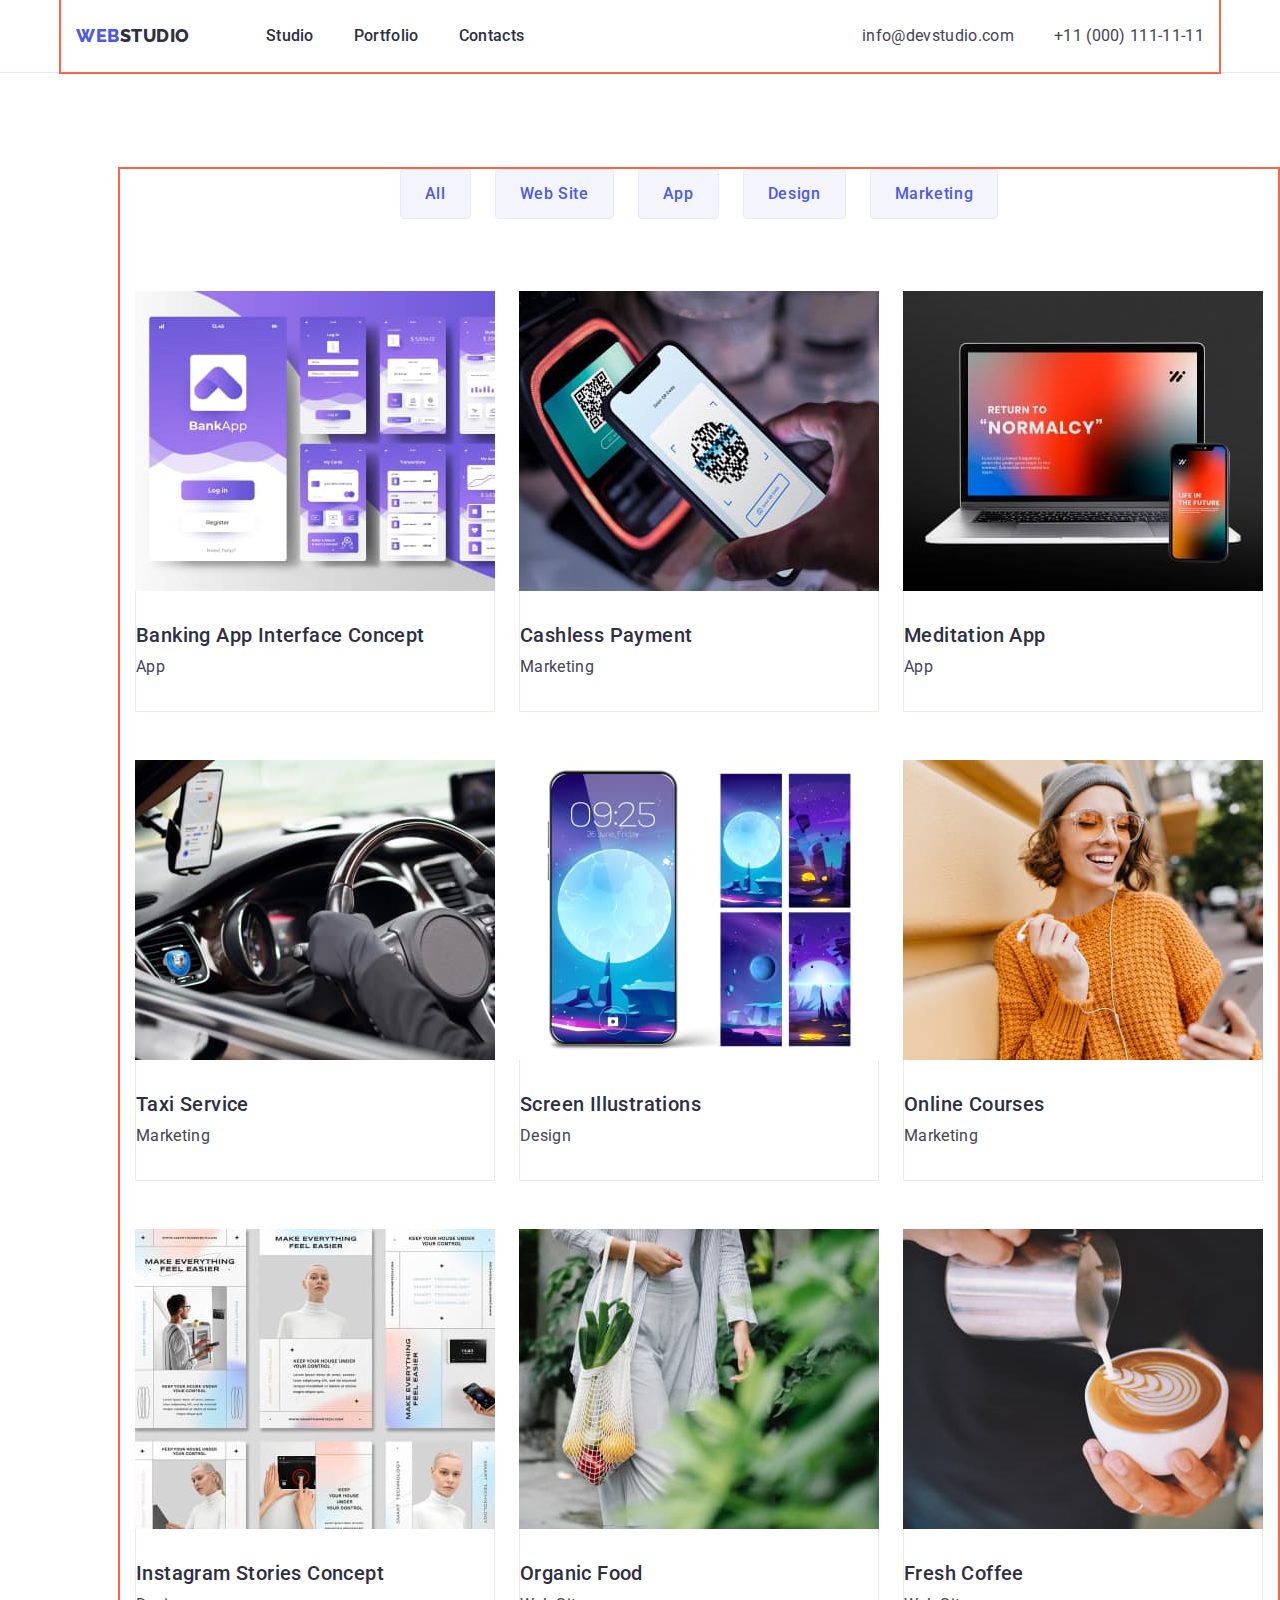
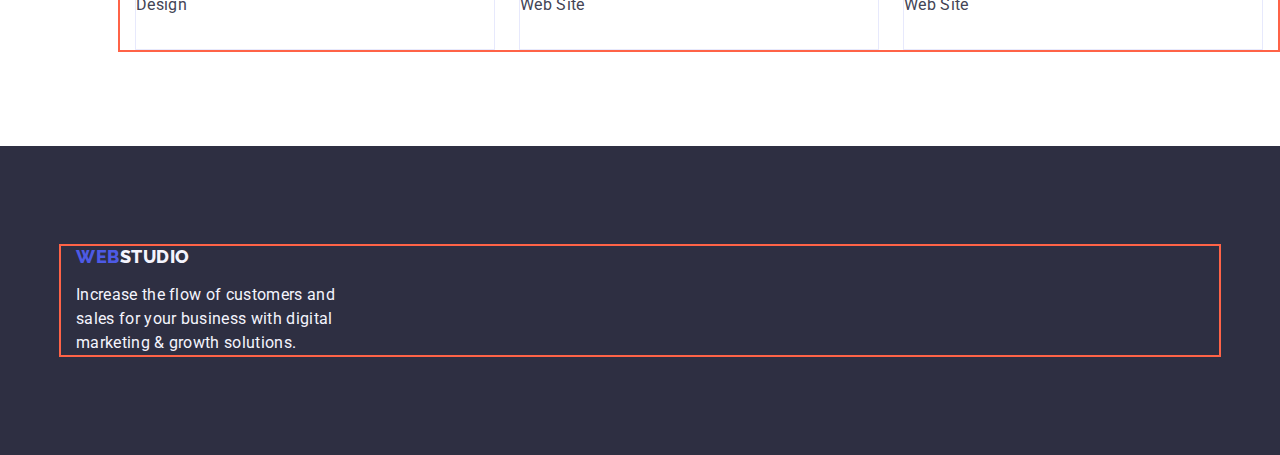
==== commit d0ab62d1: "Fixed some styles mistakes" ====
--- a/portfolio.html
+++ b/portfolio.html
@@ -70,7 +70,7 @@
                 </ul>
                 <!-- Portfolio list -->
                 <ul class="portfolio-list list">
-                    <li>
+                    <li class="portfolio-card">
                         <a class="link" href="">
                             <img src="./images/portfolio/portfolio-img-1.jpg" alt="banking application in purple tones" width="360" height="300">
                             <div class="portfolio-desc-thumb">
@@ -79,7 +79,7 @@
                             </div>
                         </a>
                     </li>
-                    <li>
+                    <li class="portfolio-card">
                         <a class="link" href="">
                             <img src="./images/portfolio/portfolio-img-2.jpg" alt="hand holds the phone and scans the QR code" width="360" height="300">
                             <div class="portfolio-desc-thumb">
@@ -88,7 +88,7 @@
                             </div>
                         </a>
                     </li>
-                    <li>
+                    <li class="portfolio-card">
                         <a class="link" href="">
                             <img src="./images/portfolio/portfolio-img-3.jpg" alt="laptop and mobile phone" width="360" height="300">
                             <div class="portfolio-desc-thumb">
@@ -97,7 +97,7 @@
                             </div>
                         </a>
                     </li>
-                    <li>
+                    <li class="portfolio-card">
                         <a class="link" href="">
                             <img src="./images/portfolio/portfolio-img-4.jpg" alt="car interior in black color" width="360" height="300">
                             <div class="portfolio-desc-thumb">
@@ -106,7 +106,7 @@
                             </div>
                         </a>
                     </li>
-                    <li>
+                    <li class="portfolio-card">
                         <a class="link" href="">
                             <img src="./images/portfolio/portfolio-img-5.jpg" alt="screensavers for mobile phones on a space theme" width="360" height="300">
                             <div class="portfolio-desc-thumb">
@@ -115,7 +115,7 @@
                             </div>
                         </a>
                     </li>
-                    <li>
+                    <li class="portfolio-card">
                         <a class="link" href="">
                             <img src="./images/portfolio/portfolio-img-6.jpg" alt="a girl in a yellow sweater is talking on a video call on the phone" width="360" height="300">
                             <div class="portfolio-desc-thumb">
@@ -124,7 +124,7 @@
                             </div>
                         </a>
                     </li>
-                    <li>
+                    <li class="portfolio-card">
                         <a class="link" href="">
                             <img src="./images/portfolio/portfolio-img-7.jpg" alt="site layout in light pastel colors" width="360" height="300">
                             <div class="portfolio-desc-thumb">
@@ -133,7 +133,7 @@
                             </div>
                         </a>
                     </li>
-                    <li>
+                    <li class="portfolio-card">
                         <a class="link" href="">
                             <img src="./images/portfolio/portfolio-img-8.jpg" alt="a woman in white clothes carries a bag of fruits" width="360" height="300">
                             <div class="portfolio-desc-thumb">
@@ -142,7 +142,7 @@
                             </div>
                         </a>
                     </li>
-                    <li>
+                    <li class="portfolio-card">
                         <a class="link" href="">
                             <img src="./images/portfolio/portfolio-img-9.jpg" alt="barista pours milk into coffee" width="360" height="300">
                             <div class="portfolio-desc-thumb">
--- a/css/styles.css
+++ b/css/styles.css
@@ -298,8 +298,7 @@
 .buttonns-list {
     display: flex;
     justify-content: center;
-    row-gap: calc(2 * var(--grid-gap));
-    column-gap: var(--grid-gap);
+    gap: var(--grid-gap);
     margin-bottom: 72px;
 }
 
@@ -325,18 +324,25 @@
     color: #fff;
 
     box-shadow: 0px 3px 1px rgba(0, 0, 0, 0.1), 0px 2px 1px rgba(0, 0, 0, 0.08), 0px 2px 2px rgba(0, 0, 0, 0.12);
+    border: 1px solid transparent;
     border-radius: 4px;
 }
 
 .portfolio-list {
     display: flex;
     flex-wrap: wrap;
-    gap: var(--grid-gap);
+    row-gap: calc(2 * var(--grid-gap));
+    column-gap: var(--grid-gap);;
+}
+
+.portfolio-card {
+    width: calc((100% - 2 * var(--grid-gap)) / 3)
 }
 
 .portfolio-desc-thumb {
     padding: 32px 0;
     border: 1px solid #E7E9FC;
+    border-top: none;
 }
 
 .portfolio-desc{
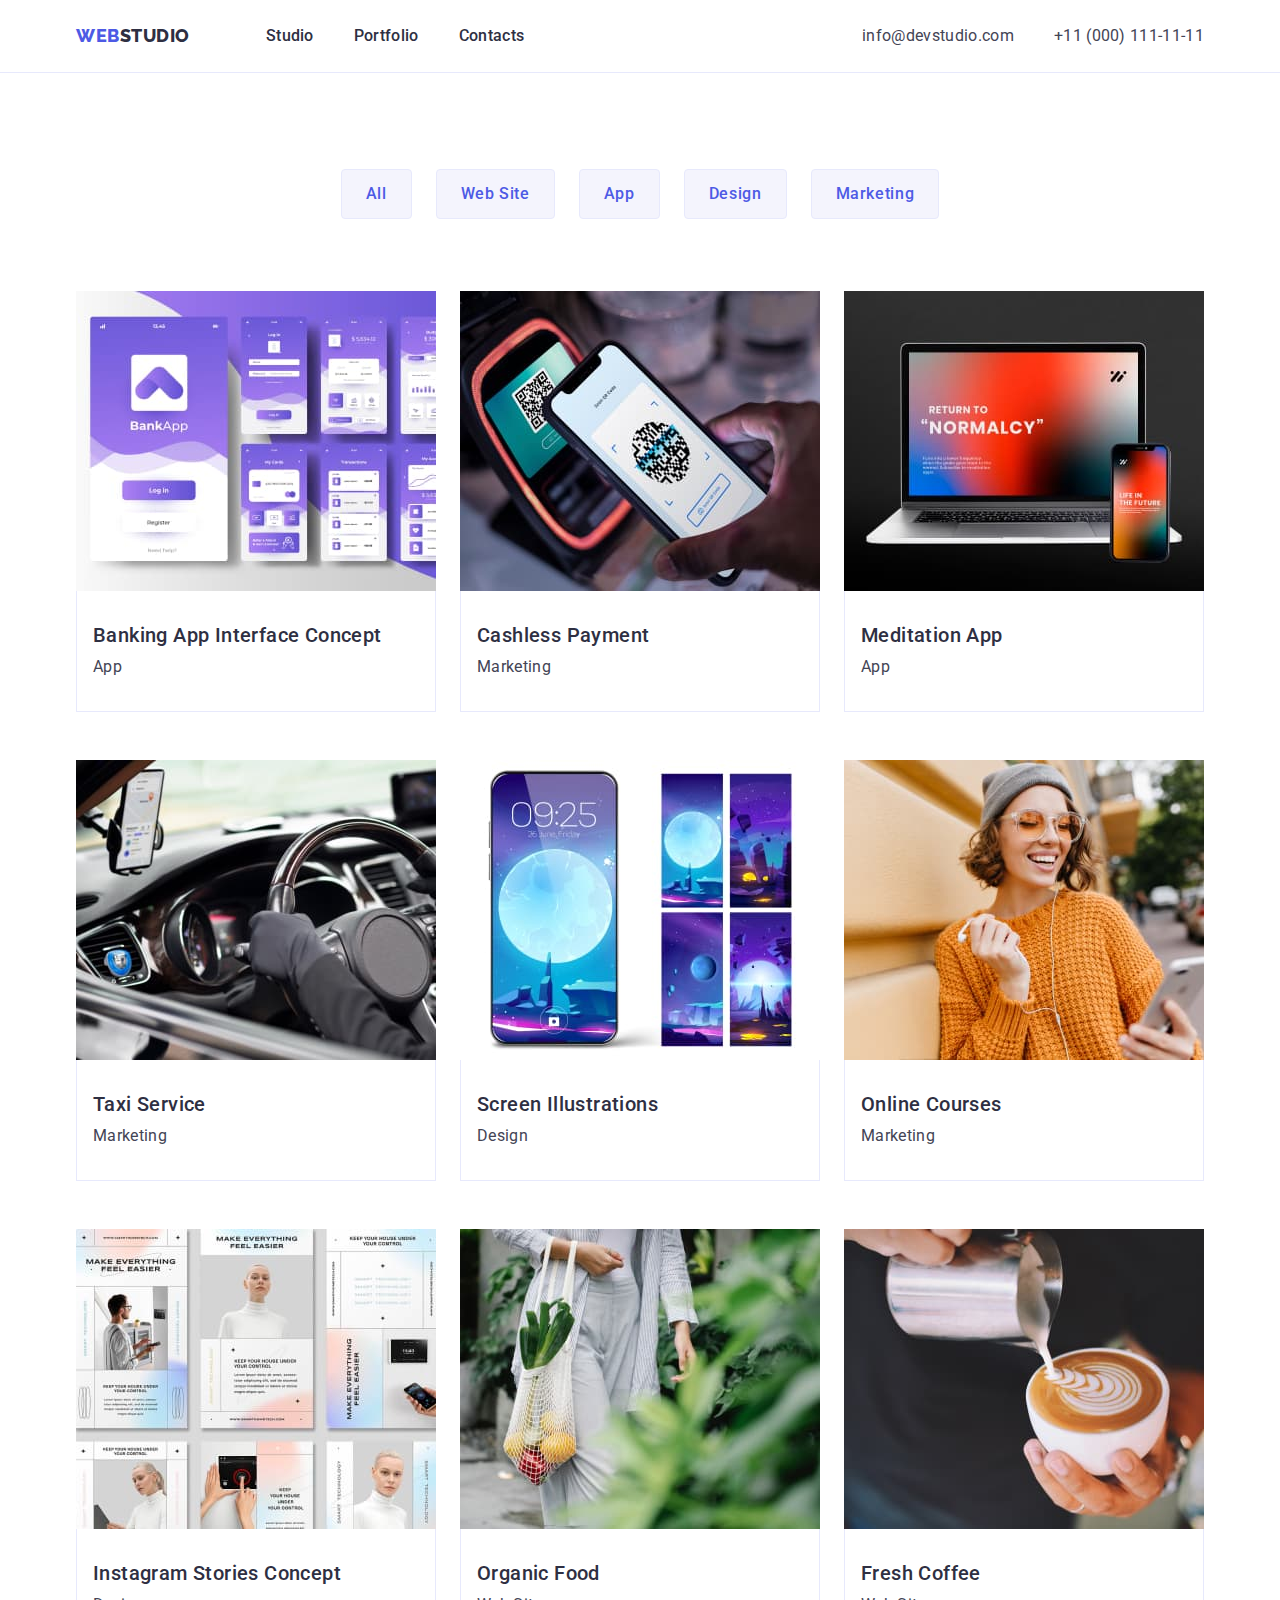
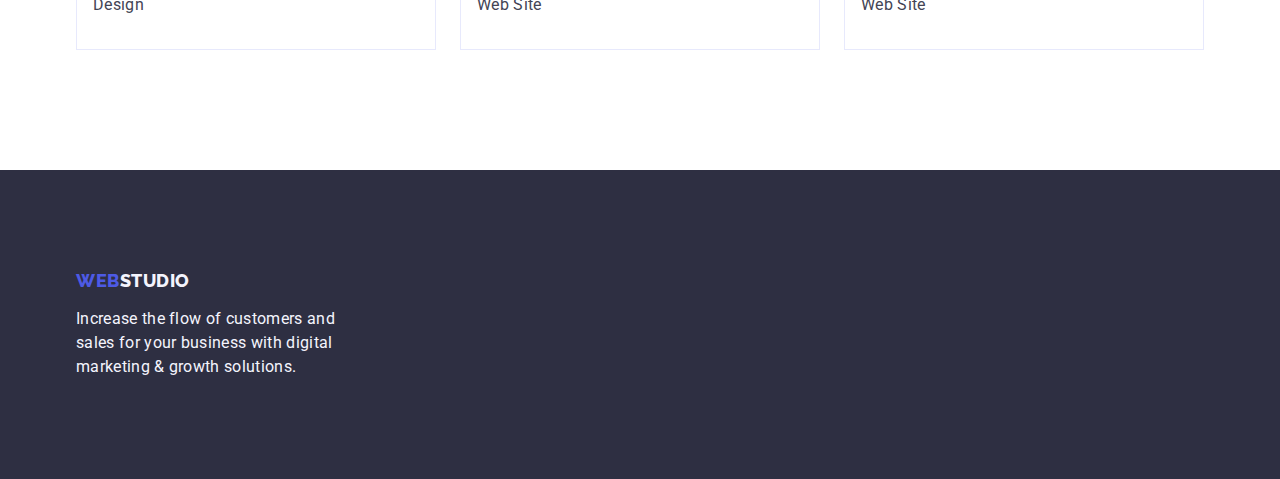
==== commit dbdcb8df: "Hidden headings" ====
--- a/portfolio.html
+++ b/portfolio.html
@@ -49,7 +49,7 @@
     <main>
         <section class="portfolio-section">
             <div class="container">
-                <h1 hidden>Portfolio</h1>
+                <h1 class="visually-hidden">Portfolio</h1>
                 <!-- Buttons -->
                 <ul class="buttonns-list list">
                     <li>
--- a/css/styles.css
+++ b/css/styles.css
@@ -38,10 +38,23 @@
     display: block;
 }
 
+.visually-hidden {
+  position: absolute;
+  width: 1px;
+  height: 1px;
+  margin: -1px;
+  border: 0;
+  padding: 0;
+  
+  white-space: nowrap;
+  clip-path: inset(100%);
+  clip: rect(0 0 0 0);
+  overflow: hidden;
+}
 
 /* ========== Components ========== */
 .container {
-outline: 2px solid tomato;
+/* outline: 2px solid tomato; */
 
 width: 1158px;
 margin-left: auto;
@@ -292,7 +305,7 @@
 /* ==========                ========== */
 
 .portfolio-section {
-    padding: 96px 120px;
+    padding: 96px 0 120px;
 }
 
 .buttonns-list {
@@ -340,7 +353,7 @@
 }
 
 .portfolio-desc-thumb {
-    padding: 32px 0;
+    padding: 32px 16px;
     border: 1px solid #E7E9FC;
     border-top: none;
 }
